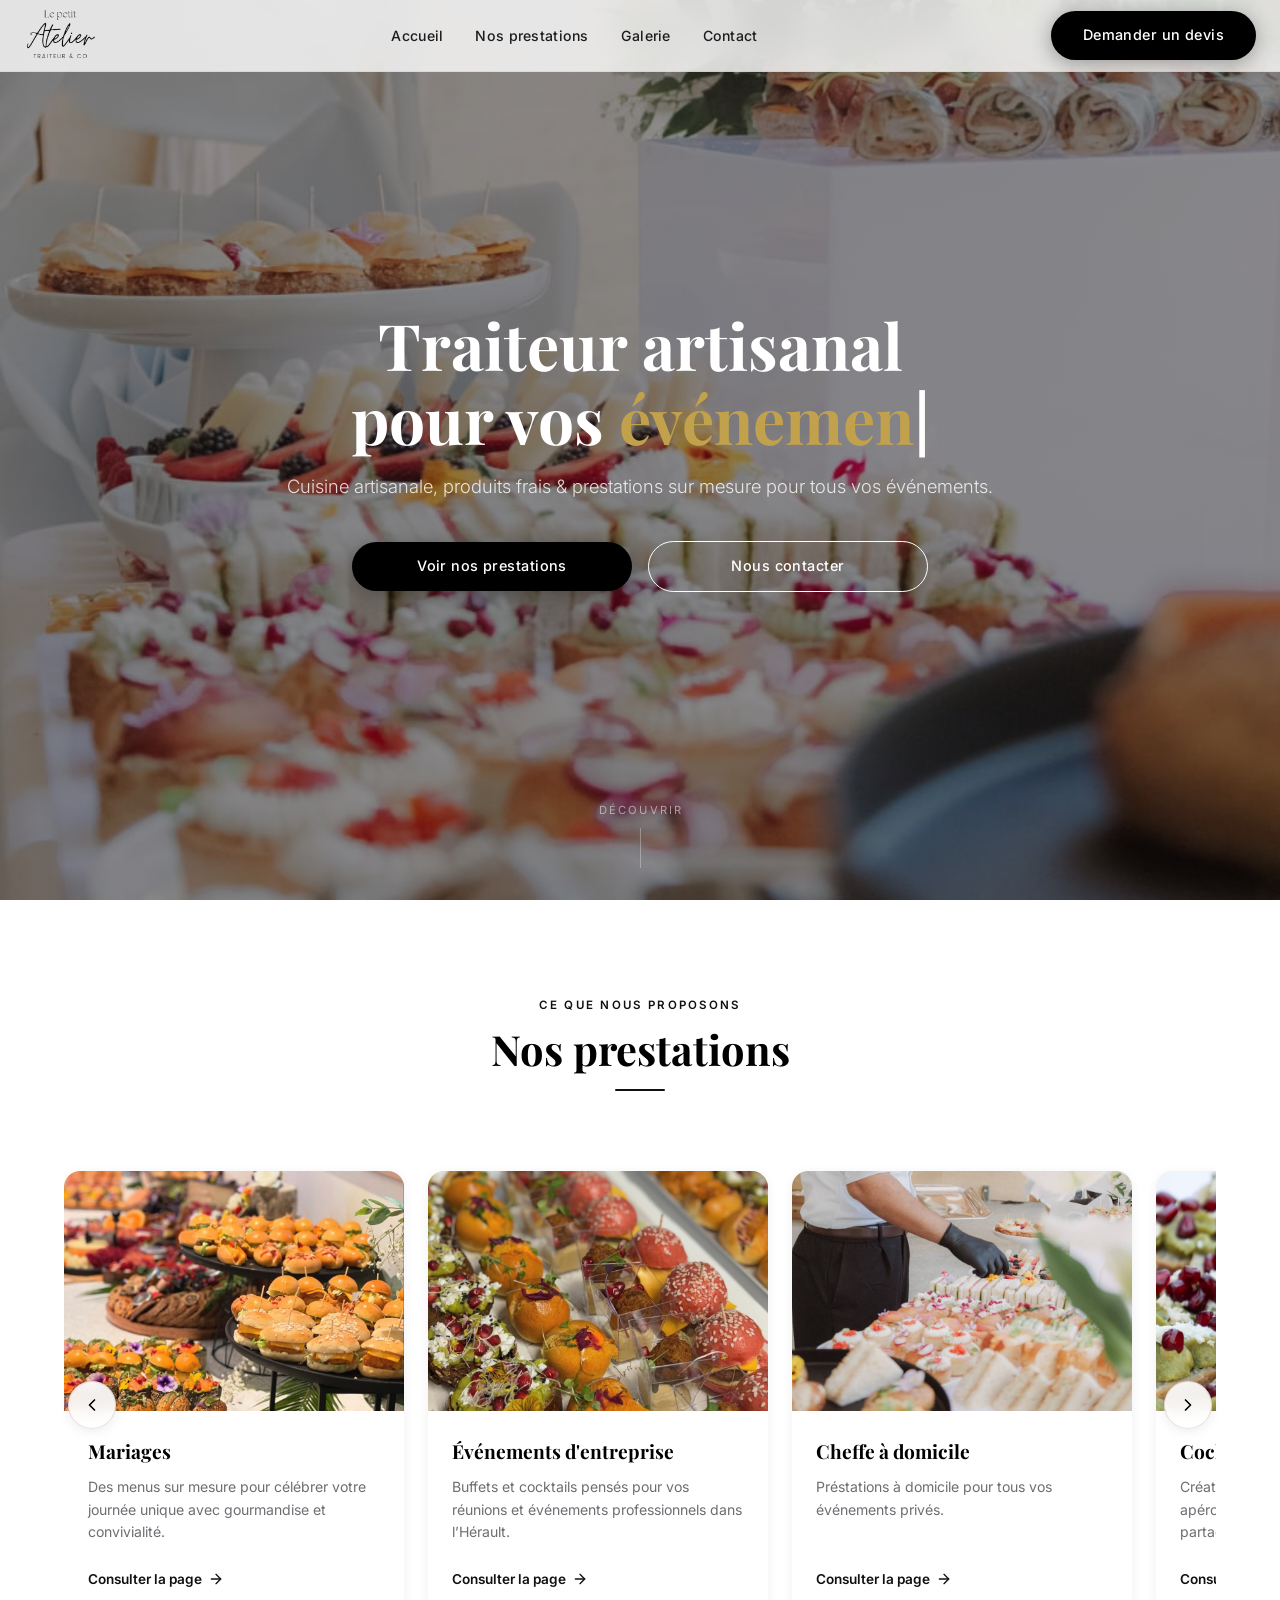
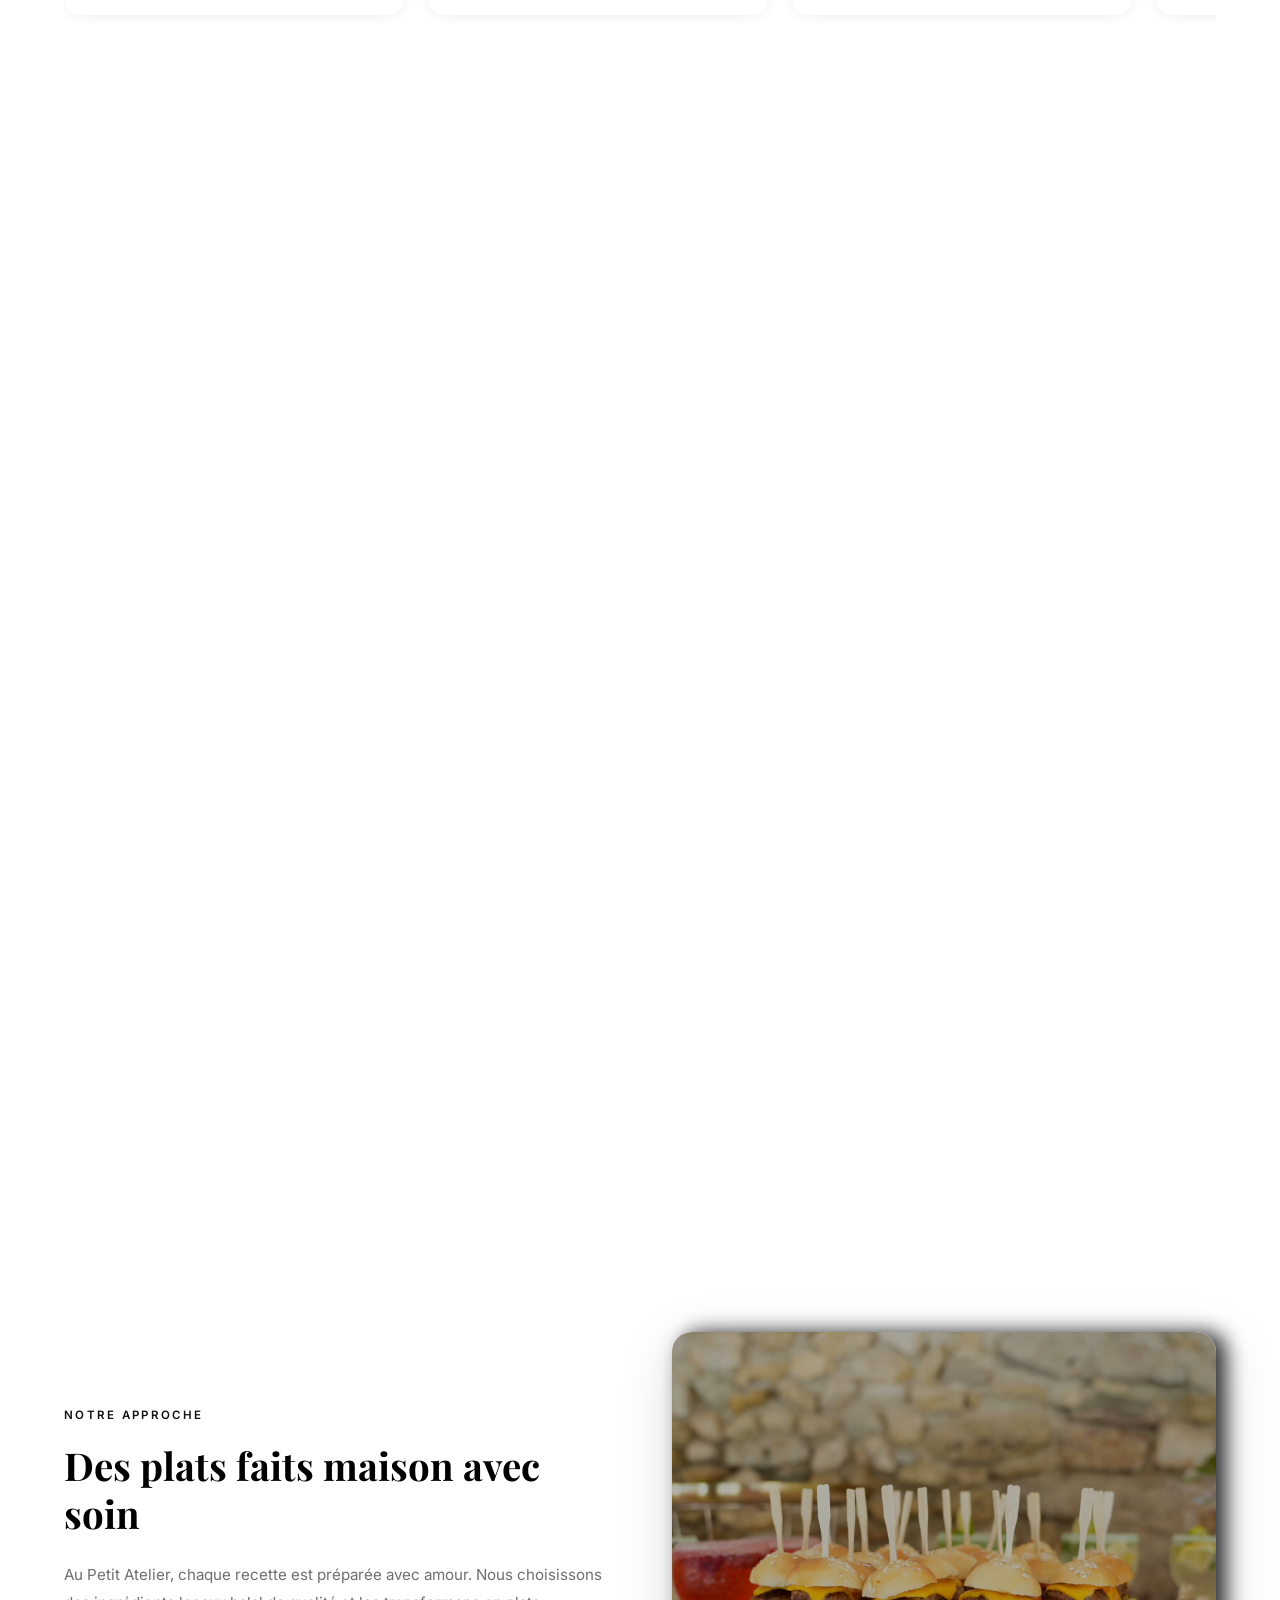
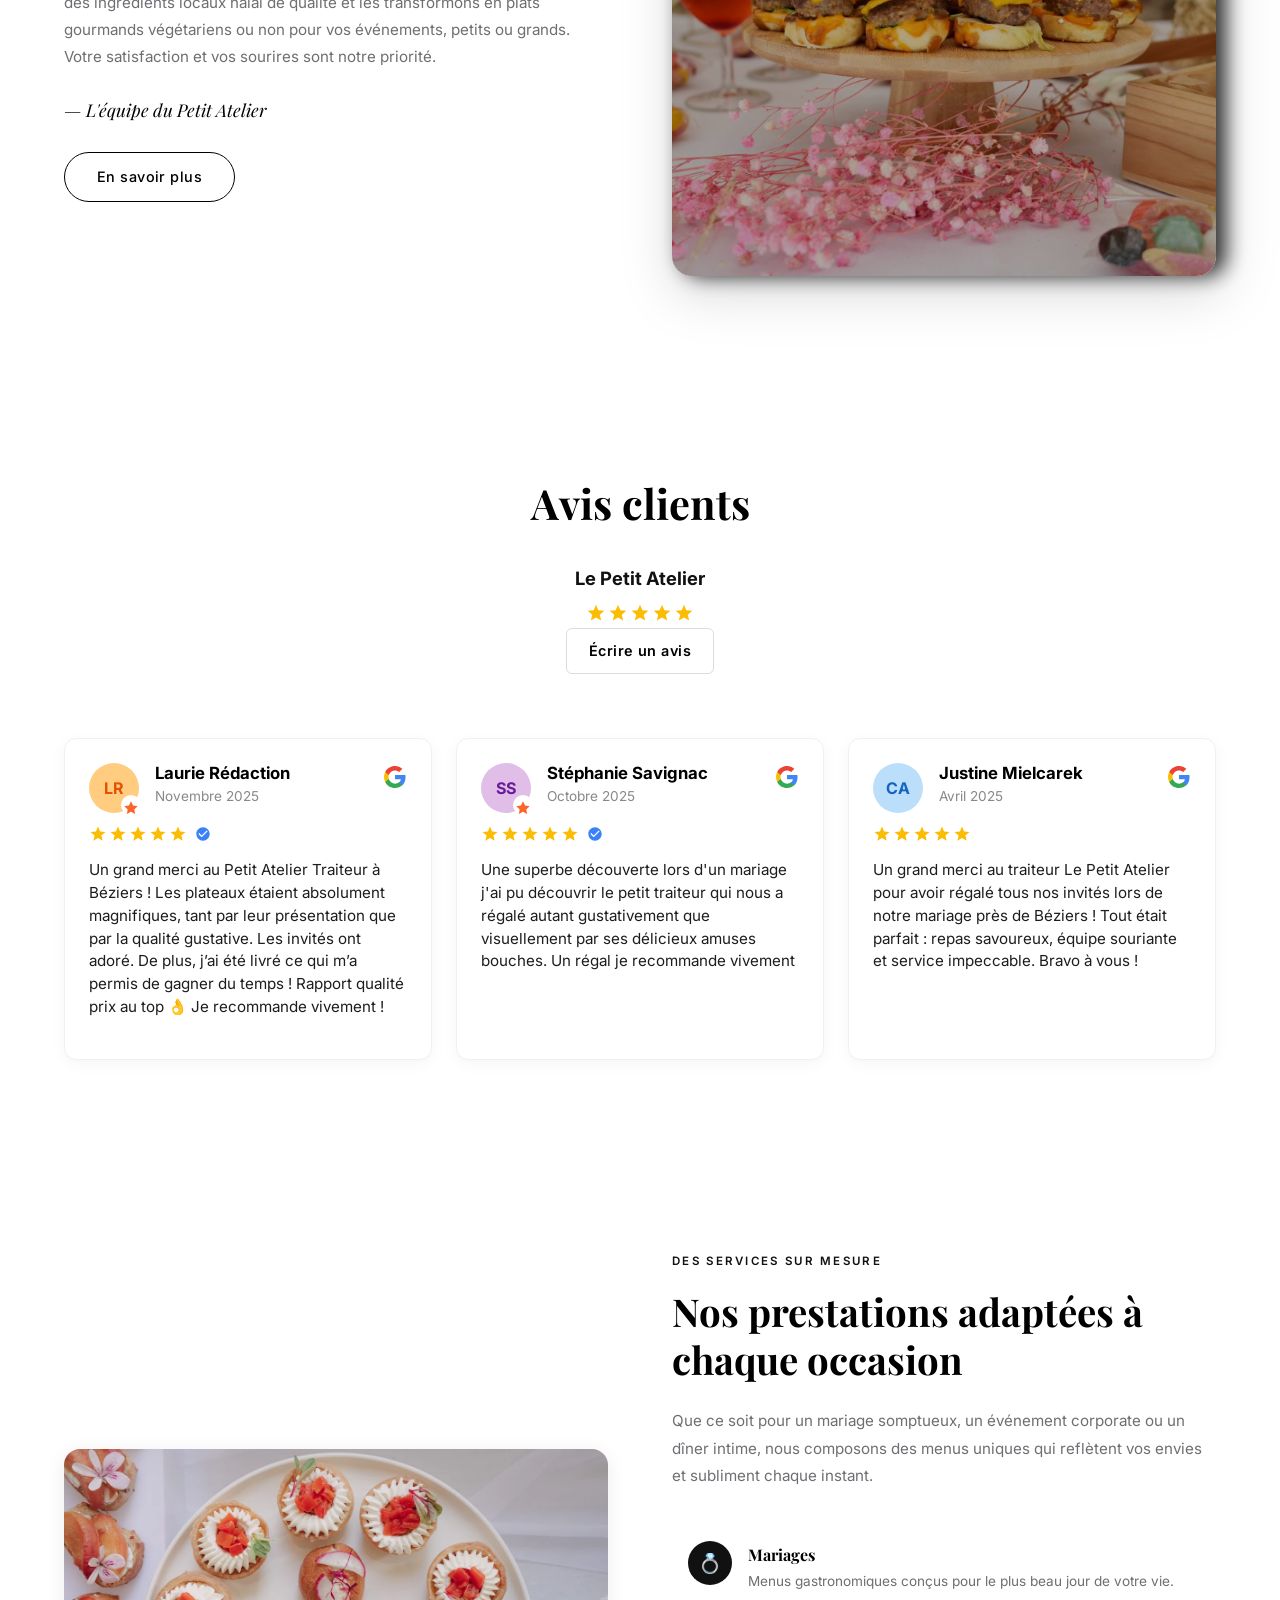
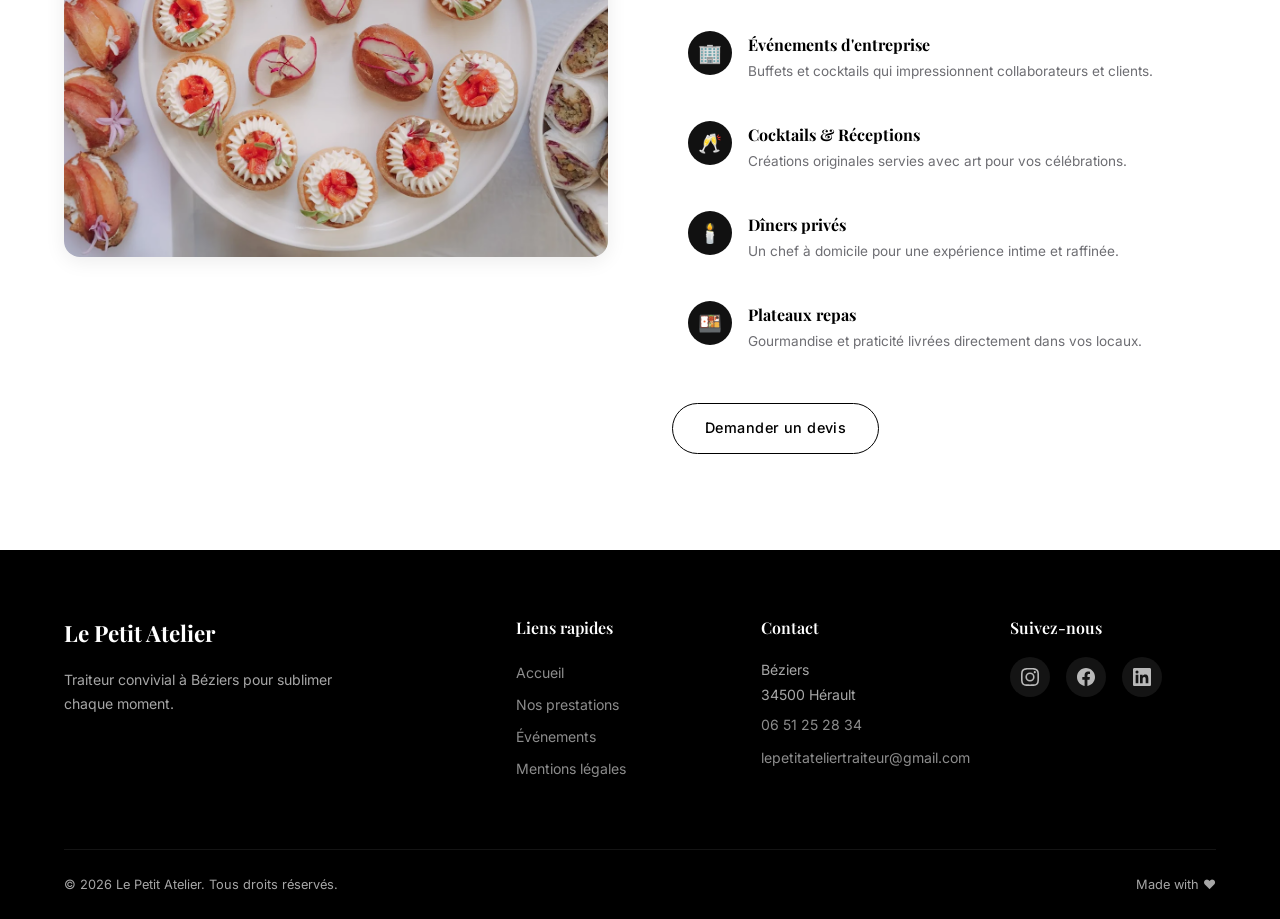
==== index.html @ dce63347 "Add files via upload" ====
<!DOCTYPE html>
<html lang="fr">

<head>
  <meta charset="UTF-8">
  <meta name="viewport" content="width=device-width, initial-scale=1.0">

  <!-- SEO -->
  <title>Le Petit Atelier — Traiteur à Béziers</title>
<meta name="description"
  content="Le Petit Atelier, traiteur à Béziers. Événements, plateaux repas, buffets et créations artisanales pour particuliers et professionnels.">
  <meta name="theme-color" content="#600e1a">

  <!-- Google Fonts -->
  <link rel="preconnect" href="https://fonts.googleapis.com">
  <link rel="preconnect" href="https://fonts.gstatic.com" crossorigin>
  <link
    href="https://fonts.googleapis.com/css2?family=Inter:wght@300;400;500;600;700&family=Playfair+Display:ital,wght@0,400;0,600;0,700;1,400&display=swap"
    rel="stylesheet">

  <!-- Stylesheet -->
  <link rel="stylesheet" href="styles.css">
</head>

<body data-page="index">

  <!-- ═══════════════════════════════════════════════════════
       NAVBAR
       ═══════════════════════════════════════════════════════ -->
  <nav class="navbar" id="navbar">
    <div class="navbar__inner">

      <!-- Logo -->
       <a href="index.html" class="navbar__logo">
        <img src="assets/images/logo.png" alt="Le petit atelier" class="logo">        
       </a>
        

      <!-- Desktop Links -->
      <ul class="navbar__links">
        <li><a href="index.html" data-i18n="nav_accueil">Accueil</a></li>
        <li><a href="prestations.html" data-i18n="nav_prestations">Nos prestations</a></li>
        <li><a href="galerie.html" data-i18n="nav_evenements">Galerie</a></li>
        <li><a href="contact.html" data-i18n="nav_contact">Contact</a></li>
      </ul>

      <!-- Right side: lang toggle + CTA -->
      <div class="navbar__right">

        <!-- CTA (desktop only) -->
        <a href="devis.html" class="btn btn--primary navbar__cta" data-i18n="nav_cta">Demander un devis</a>

        <!-- Hamburger (mobile) -->
        <button class="hamburger" id="hamburger" aria-label="Menu">
          <span></span>
          <span></span>
          <span></span>
        </button>
      </div>
    </div>
  </nav>

  <!-- Mobile menu overlay -->
  <div class="mobile-menu" id="mobileMenu">
    <a href="index.html" data-i18n="nav_accueil">Accueil</a>
    <a href="prestations.html" data-i18n="nav_prestations">Nos prestations</a>
    <a href="galerie.html" data-i18n="nav_evenements">Galerie</a>
    <a href="contact.html" data-i18n="nav_contact">Contact</a>
    <a href="devis.html" class="btn btn--primary" data-i18n="nav_cta">Demander un devis</a>
  </div>


  <!-- ═══════════════════════════════════════════════════════
       HERO SECTION
       ═══════════════════════════════════════════════════════ -->
  <section class="hero" id="hero">
    <!-- Background image -->
    <div class="hero__bg">
      <img src="assets/images/hero.png" alt="Gastronomie haut de gamme" loading="eager">
    </div>

    <!-- Overlay -->
    <div class="hero__overlay"></div>



    <!-- Content -->
    <div class="hero__content">
      <h1 class="hero__title">
        <span data-i18n="hero_title_prefix">Traiteur artisanal<br>pour vos</span>
        <span class="typewriter"></span>
      </h1>

      <p class="hero__subtitle" data-i18n="hero_subtitle">
        Cuisine artisanale, produits frais & prestations sur mesure pour tous vos événements.
      </p>

      <div class="hero__buttons">
        <a href="#prestations" class="btn btn--primary" data-i18n="hero_btn1">Voir nos prestations</a>
        <a href="#" class="btn btn--outline" data-i18n="hero_btn2">Nous contacter</a>
      </div>
    </div>

    <!-- Scroll indicator -->
    <div class="hero__scroll">
      <span data-i18n="hero_scroll">Découvrir</span>
      <div class="hero__scroll-line"></div>
    </div>
  </section>


  <!-- ═══════════════════════════════════════════════════════
       PRESTATIONS — CARROUSEL
       ═══════════════════════════════════════════════════════ -->
  <section class="prestations" id="prestations">
    <div class="container">

      <div class="section-header reveal">
        <span class="section-header__label" data-i18n="prest_label">Ce que nous proposons</span>
        <h2 class="section-header__title" data-i18n="prest_title">Nos prestations</h2>
        <div class="section-header__line"></div>
      </div>

      <div class="carousel reveal">

        <!-- Navigation arrows (desktop) -->
        <button class="carousel__arrow carousel__arrow--left" id="carouselPrev" aria-label="Précédent">
          <svg viewBox="0 0 24 24" fill="none" stroke="currentColor" stroke-width="2" stroke-linecap="round"
            stroke-linejoin="round">
            <path d="m15 18-6-6 6-6" />
          </svg>
        </button>
        <button class="carousel__arrow carousel__arrow--right" id="carouselNext" aria-label="Suivant">
          <svg viewBox="0 0 24 24" fill="none" stroke="currentColor" stroke-width="2" stroke-linecap="round"
            stroke-linejoin="round">
            <path d="m9 18 6-6-6-6" />
          </svg>
        </button>

        <div class="carousel__track">

<!-- Card 1: Mariages -->
<article class="card">
  <div class="card__image">
    <img src="assets/images/card-mariages.png" alt="Traiteur mariage à Béziers" loading="lazy">
  </div>
  <div class="card__body">
    <h3 class="card__title" data-i18n="card1_title">Mariages</h3>
    <p class="card__text" data-i18n="card1_text">
      Des menus sur mesure pour célébrer votre journée unique avec gourmandise et convivialité.
    </p>
    <a href="#" class="card__link" data-i18n="card_btn">
      Consulter la page
      <svg viewBox="0 0 24 24" fill="none" stroke="currentColor" stroke-width="2" stroke-linecap="round"
        stroke-linejoin="round">
        <path d="M5 12h14" />
        <path d="m12 5 7 7-7 7" />
      </svg>
    </a>
  </div>
</article>

<!-- Card 2: Événements d'entreprise -->
<article class="card">
  <div class="card__image">
    <img src="assets/images/card-entreprise.png" alt="Événements pro à Béziers" loading="lazy">
  </div>
  <div class="card__body">
    <h3 class="card__title" data-i18n="card2_title">Événements d'entreprise</h3>
    <p class="card__text" data-i18n="card2_text">
      Buffets et cocktails pensés pour vos réunions et événements professionnels dans l’Hérault.
    </p>
    <a href="#" class="card__link" data-i18n="card_btn">
      Consulter la page
      <svg viewBox="0 0 24 24" fill="none" stroke="currentColor" stroke-width="2" stroke-linecap="round"
        stroke-linejoin="round">
        <path d="M5 12h14" />
        <path d="m12 5 7 7-7 7" />
      </svg>
    </a>
  </div>
</article>

<article class="card">
  <div class="card__image">
    <img src="assets/images/card-domicile.png" alt="Cheffe à domicile" loading="lazy">
  </div>
  <div class="card__body">
    <h3 class="card__title">Cheffe à domicile</h3>
    <p class="card__text">
      Préstations à domicile pour tous vos événements privés.
    </p>
    <a href="#" class="card__link">
      Consulter la page
      <svg viewBox="0 0 24 24" fill="none" stroke="currentColor" stroke-width="2" stroke-linecap="round"
        stroke-linejoin="round">
        <path d="M5 12h14" />
        <path d="m12 5 7 7-7 7" />
      </svg>
    </a>
  </div>
</article>

<!-- Card 3: Cocktails & Réceptions -->
<article class="card">
  <div class="card__image">
    <img src="assets/images/card-cocktails.png" alt="Cocktails et réceptions Béziers" loading="lazy">
  </div>
  <div class="card__body">
    <h3 class="card__title" data-i18n="card3_title">Cocktails & Réceptions</h3>
    <p class="card__text" data-i18n="card3_text">
      Créations salées et sucrées pour vos apéros, réceptions ou soirées festives à partager.
    </p>
    <a href="#" class="card__link" data-i18n="card_btn">
      Consulter la page
      <svg viewBox="0 0 24 24" fill="none" stroke="currentColor" stroke-width="2" stroke-linecap="round"
        stroke-linejoin="round">
        <path d="M5 12h14" />
        <path d="m12 5 7 7-7 7" />
      </svg>
    </a>
  </div>
</article>

<!-- Card 4: Dîners privés -->
<article class="card">
  <div class="card__image">
    <img src="assets/images/card-diners.png" alt="Dîners privés Béziers" loading="lazy">
  </div>
  <div class="card__body">
    <h3 class="card__title" data-i18n="card4_title">Dîners privés</h3>
    <p class="card__text" data-i18n="card4_text">
      Des dîners sur mesure chez vous, préparés par nos chefs pour un moment gourmand et intimiste.
    </p>
    <a href="#" class="card__link" data-i18n="card_btn">
      Consulter la page
      <svg viewBox="0 0 24 24" fill="none" stroke="currentColor" stroke-width="2" stroke-linecap="round"
        stroke-linejoin="round">
        <path d="M5 12h14" />
        <path d="m12 5 7 7-7 7" />
      </svg>
    </a>
  </div>
</article>

<!-- Card 5: Plateaux repas -->
<article class="card">
  <div class="card__image">
    <img src="assets/images/card-plateaux.png" alt="Plateaux repas Béziers" loading="lazy">
  </div>
  <div class="card__body">
    <h3 class="card__title" data-i18n="card5_title">Plateaux repas</h3>
    <p class="card__text" data-i18n="card5_text">
      Plateaux gourmands livrés directement dans vos locaux, pratiques et savoureux pour tous vos repas.
    </p>
    <a href="#" class="card__link" data-i18n="card_btn">
      Consulter la page
      <svg viewBox="0 0 24 24" fill="none" stroke="currentColor" stroke-width="2" stroke-linecap="round"
        stroke-linejoin="round">
        <path d="M5 12h14" />
        <path d="m12 5 7 7-7 7" />
      </svg>
    </a>
  </div>
</article>

        </div><!-- /.carousel__track -->
      </div><!-- /.carousel -->

    </div>
  </section>


  <!-- ═══════════════════════════════════════════════════════
       GALERIE PRODUITS — Style Instagram
       ═══════════════════════════════════════════════════════ -->
  <section class="gallery" id="gallery">
    <div class="container">

      <div class="section-header reveal">
        <span class="section-header__label" data-i18n="gallery_label">Suivez-nous sur</span>
        <h2 class="section-header__title" data-i18n="gallery_title">Nos <span class="highlight">Créations</span></h2>
        <p class="gallery__handle" data-i18n="gallery_handle">@lepetitateliertraiteur</p>
        <div class="section-header__line"></div>
      </div>

      <div class="gallery__grid reveal">

        <div class="gallery__item">
          <img src="assets/images/gallery-1.png" alt="Création gastronomique — entrée raffinée" loading="lazy">
          <div class="gallery__overlay">
            <svg class="gallery__icon" viewBox="0 0 24 24" fill="none" stroke="currentColor" stroke-width="2"
              stroke-linecap="round" stroke-linejoin="round">
              <path d="M21 15v4a2 2 0 0 1-2 2H5a2 2 0 0 1-2-2v-4" />
              <polyline points="17 8 12 3 7 8" />
              <line x1="12" y1="3" x2="12" y2="15" />
            </svg>
          </div>
        </div>

        <div class="gallery__item">
          <img src="assets/images/gallery-2.png" alt="Buffet traiteur haut de gamme" loading="lazy">
          <div class="gallery__overlay">
            <svg class="gallery__icon" viewBox="0 0 24 24" fill="none" stroke="currentColor" stroke-width="2"
              stroke-linecap="round" stroke-linejoin="round">
              <path d="M21 15v4a2 2 0 0 1-2 2H5a2 2 0 0 1-2-2v-4" />
              <polyline points="17 8 12 3 7 8" />
              <line x1="12" y1="3" x2="12" y2="15" />
            </svg>
          </div>
        </div>

        <div class="gallery__item">
          <img src="assets/images/gallery-3.png" alt="Pâtisserie artisanale d'exception" loading="lazy">
          <div class="gallery__overlay">
            <svg class="gallery__icon" viewBox="0 0 24 24" fill="none" stroke="currentColor" stroke-width="2"
              stroke-linecap="round" stroke-linejoin="round">
              <path d="M21 15v4a2 2 0 0 1-2 2H5a2 2 0 0 1-2-2v-4" />
              <polyline points="17 8 12 3 7 8" />
              <line x1="12" y1="3" x2="12" y2="15" />
            </svg>
          </div>
        </div>

        <div class="gallery__item">
          <img src="assets/images/gallery-4.png" alt="Réception cocktail prestige" loading="lazy">
          <div class="gallery__overlay">
            <svg class="gallery__icon" viewBox="0 0 24 24" fill="none" stroke="currentColor" stroke-width="2"
              stroke-linecap="round" stroke-linejoin="round">
              <path d="M21 15v4a2 2 0 0 1-2 2H5a2 2 0 0 1-2-2v-4" />
              <polyline points="17 8 12 3 7 8" />
              <line x1="12" y1="3" x2="12" y2="15" />
            </svg>
          </div>
        </div>

      </div><!-- /.gallery__grid -->

    </div>
  </section>


  <!-- ═══════════════════════════════════════════════════════
       SAVOIR-FAIRE
       ═══════════════════════════════════════════════════════ -->
  <section class="savoir-faire" id="savoir-faire">
    <div class="container">
      <div class="savoir-faire__grid">

        <!-- Text column -->
        <div class="savoir-faire__text reveal">
          <span class="savoir-faire__label" data-i18n="sf_label">Notre approche</span>
          <h2 class="savoir-faire__title" data-i18n="sf_title">Des plats faits maison avec soin</h2>
          <p class="savoir-faire__desc" data-i18n="sf_desc">
                Au Petit Atelier, chaque recette est préparée avec amour. Nous choisissons des ingrédients locaux halal
                de qualité et les transformons en plats gourmands végétariens ou non pour vos événements, petits ou grands. Votre satisfaction et vos
                sourires sont notre priorité.
          </p>
          <p class="savoir-faire__signature" data-i18n="sf_signature">— L'équipe du Petit Atelier</p>
          <br>
          <a href="#" class="btn btn--outline-dark" data-i18n="sf_btn">En savoir plus</a>
        </div>

        <!-- Image column -->
        <div class="savoir-faire__image reveal">
          <img src="assets/images/savoir-faire.png" alt="Chef en action" loading="lazy">
        </div>

      </div>
    </div>
  </section>


  <!-- ═══════════════════════════════════════════════════════
       AVIS CLIENTS — Trustindex Style
       ═══════════════════════════════════════════════════════ -->
  <section class="reviews" id="reviews">
    <div class="container">

      <div class="reviews__header reveal">
        <h2 class="reviews__title" data-i18n="reviews_title">Avis clients</h2>
        <div class="reviews__summary">
          <div class="reviews__brand" data-i18n="reviews_brand">Le Petit Atelier</div>
          <div class="reviews__stars">
            <svg viewBox="0 0 24 24" class="star">
              <path d="M12 17.27L18.18 21l-1.64-7.03L22 9.24l-7.19-.61L12 2 9.19 8.63 2 9.24l5.46 4.73L5.82 21z" />
            </svg>
            <svg viewBox="0 0 24 24" class="star">
              <path d="M12 17.27L18.18 21l-1.64-7.03L22 9.24l-7.19-.61L12 2 9.19 8.63 2 9.24l5.46 4.73L5.82 21z" />
            </svg>
            <svg viewBox="0 0 24 24" class="star">
              <path d="M12 17.27L18.18 21l-1.64-7.03L22 9.24l-7.19-.61L12 2 9.19 8.63 2 9.24l5.46 4.73L5.82 21z" />
            </svg>
            <svg viewBox="0 0 24 24" class="star">
              <path d="M12 17.27L18.18 21l-1.64-7.03L22 9.24l-7.19-.61L12 2 9.19 8.63 2 9.24l5.46 4.73L5.82 21z" />
            </svg>
            <svg viewBox="0 0 24 24" class="star">
              <path d="M12 17.27L18.18 21l-1.64-7.03L22 9.24l-7.19-.61L12 2 9.19 8.63 2 9.24l5.46 4.73L5.82 21z" />
            </svg>
          </div>
          <a href="https://search.google.com/local/writereview?placeid=ChIJ4euG1miDj24RF4-Cpw-s_hk" target="_blank"
            rel="noopener noreferrer" class="btn btn--outline-dark reviews__btn" data-i18n="reviews_write">Écrire un
            avis</a>
        </div>
      </div>

      <div class="reviews__grid">
        <!-- Card 1 -->
        <div class="reviews__card">
          <div class="reviews__card-top">
            <div class="reviews__avatar-wrap">
              <div class="reviews__avatar"
                style="background:#ffcc80;display:flex;align-items:center;justify-content:center;font-weight:bold;color:#e65100;">
                LR</div>
              <div class="reviews__avatar-badge">
                <svg viewBox="0 0 24 24" fill="#fb662b">
                  <path
                    d="M12 2l3.09 6.26L22 9.27l-5 4.87 1.18 6.88L12 17.77l-6.18 3.25L7 14.14 2 9.27l6.91-1.01L12 2z" />
                </svg>
              </div>
            </div>
            <div class="reviews__meta">
              <h3 class="reviews__name">Laurie Rédaction</h3>
              <span class="reviews__date" data-i18n="reviews_date">Novembre 2025</span>
            </div>
            <div class="reviews__google-icon">
              <svg viewBox="0 0 24 24" width="24" height="24" xmlns="http://www.w3.org/2000/svg">
                <path
                  d="M22.56 12.25c0-.78-.07-1.53-.2-2.25H12v4.26h5.92c-.26 1.37-1.04 2.53-2.21 3.31v2.77h3.57c2.08-1.92 3.28-4.74 3.28-8.09z"
                  fill="#4285F4" />
                <path
                  d="M12 23c2.97 0 5.46-.98 7.28-2.66l-3.57-2.77c-.98.66-2.23 1.06-3.71 1.06-2.86 0-5.29-1.93-6.16-4.53H2.18v2.84C3.99 20.53 7.7 23 12 23z"
                  fill="#34A853" />
                <path
                  d="M5.84 14.09c-.22-.66-.35-1.36-.35-2.09s.13-1.43.35-2.09V7.07H2.18C1.43 8.55 1 10.22 1 12s.43 3.45 1.18 4.93l2.85-2.22.81-.62z"
                  fill="#FBBC05" />
                <path
                  d="M12 5.38c1.62 0 3.06.56 4.21 1.64l3.15-3.15C17.45 2.09 14.97 1 12 1 7.7 1 3.99 3.47 2.18 7.07l3.66 2.84c.87-2.6 3.3-4.53 6.16-4.53z"
                  fill="#EA4335" />
              </svg>
            </div>
          </div>

          <div class="reviews__rating">
            <div class="reviews__stars">
              <svg viewBox="0 0 24 24" class="star">
                <path d="M12 17.27L18.18 21l-1.64-7.03L22 9.24l-7.19-.61L12 2 9.19 8.63 2 9.24l5.46 4.73L5.82 21z" />
              </svg>
              <svg viewBox="0 0 24 24" class="star">
                <path d="M12 17.27L18.18 21l-1.64-7.03L22 9.24l-7.19-.61L12 2 9.19 8.63 2 9.24l5.46 4.73L5.82 21z" />
              </svg>
              <svg viewBox="0 0 24 24" class="star">
                <path d="M12 17.27L18.18 21l-1.64-7.03L22 9.24l-7.19-.61L12 2 9.19 8.63 2 9.24l5.46 4.73L5.82 21z" />
              </svg>
              <svg viewBox="0 0 24 24" class="star">
                <path d="M12 17.27L18.18 21l-1.64-7.03L22 9.24l-7.19-.61L12 2 9.19 8.63 2 9.24l5.46 4.73L5.82 21z" />
              </svg>
              <svg viewBox="0 0 24 24" class="star">
                <path d="M12 17.27L18.18 21l-1.64-7.03L22 9.24l-7.19-.61L12 2 9.19 8.63 2 9.24l5.46 4.73L5.82 21z" />
              </svg>
            </div>
            <div class="reviews__verified">
              <svg viewBox="0 0 24 24" fill="#3b82f6" width="16" height="16">
                <path
                  d="M12 2C6.48 2 2 6.48 2 12s4.48 10 10 10 10-4.48 10-10S17.52 2 12 2zm-2 15l-5-5 1.41-1.41L10 14.17l7.59-7.59L19 8l-9 9z" />
              </svg>
            </div>
          </div>

          <p class="reviews__text" data-i18n="reviews_text">
Un grand merci au Petit Atelier Traiteur à Béziers ! Les plateaux étaient absolument magnifiques, tant par leur présentation que par la qualité gustative. Les invités ont adoré. De plus, j’ai été livré ce qui m’a permis de gagner du temps ! Rapport qualité prix au top 👌 Je recommande vivement !
          </p>
        </div>

        <!-- Card 2 -->
        <div class="reviews__card" style="transition-delay: 0.1s;">
          <div class="reviews__card-top">
            <div class="reviews__avatar-wrap">
              <div class="reviews__avatar"
                style="background:#e1bee7;display:flex;align-items:center;justify-content:center;font-weight:bold;color:#6a1b9a;">
                SS</div>
              <div class="reviews__avatar-badge">
                <svg viewBox="0 0 24 24" fill="#fb662b">
                  <path
                    d="M12 2l3.09 6.26L22 9.27l-5 4.87 1.18 6.88L12 17.77l-6.18 3.25L7 14.14 2 9.27l6.91-1.01L12 2z" />
                </svg>
              </div>
            </div>
            <div class="reviews__meta">
              <h3 class="reviews__name">Stéphanie Savignac</h3>
              <span class="reviews__date" data-i18n="reviews_date2">Octobre 2025</span>
            </div>
            <div class="reviews__google-icon">
              <svg viewBox="0 0 24 24" width="24" height="24" xmlns="http://www.w3.org/2000/svg">
                <path
                  d="M22.56 12.25c0-.78-.07-1.53-.2-2.25H12v4.26h5.92c-.26 1.37-1.04 2.53-2.21 3.31v2.77h3.57c2.08-1.92 3.28-4.74 3.28-8.09z"
                  fill="#4285F4" />
                <path
                  d="M12 23c2.97 0 5.46-.98 7.28-2.66l-3.57-2.77c-.98.66-2.23 1.06-3.71 1.06-2.86 0-5.29-1.93-6.16-4.53H2.18v2.84C3.99 20.53 7.7 23 12 23z"
                  fill="#34A853" />
                <path
                  d="M5.84 14.09c-.22-.66-.35-1.36-.35-2.09s.13-1.43.35-2.09V7.07H2.18C1.43 8.55 1 10.22 1 12s.43 3.45 1.18 4.93l2.85-2.22.81-.62z"
                  fill="#FBBC05" />
                <path
                  d="M12 5.38c1.62 0 3.06.56 4.21 1.64l3.15-3.15C17.45 2.09 14.97 1 12 1 7.7 1 3.99 3.47 2.18 7.07l3.66 2.84c.87-2.6 3.3-4.53 6.16-4.53z"
                  fill="#EA4335" />
              </svg>
            </div>
          </div>

          <div class="reviews__rating">
            <div class="reviews__stars">
              <svg viewBox="0 0 24 24" class="star">
                <path d="M12 17.27L18.18 21l-1.64-7.03L22 9.24l-7.19-.61L12 2 9.19 8.63 2 9.24l5.46 4.73L5.82 21z" />
              </svg>
              <svg viewBox="0 0 24 24" class="star">
                <path d="M12 17.27L18.18 21l-1.64-7.03L22 9.24l-7.19-.61L12 2 9.19 8.63 2 9.24l5.46 4.73L5.82 21z" />
              </svg>
              <svg viewBox="0 0 24 24" class="star">
                <path d="M12 17.27L18.18 21l-1.64-7.03L22 9.24l-7.19-.61L12 2 9.19 8.63 2 9.24l5.46 4.73L5.82 21z" />
              </svg>
              <svg viewBox="0 0 24 24" class="star">
                <path d="M12 17.27L18.18 21l-1.64-7.03L22 9.24l-7.19-.61L12 2 9.19 8.63 2 9.24l5.46 4.73L5.82 21z" />
              </svg>
              <svg viewBox="0 0 24 24" class="star">
                <path d="M12 17.27L18.18 21l-1.64-7.03L22 9.24l-7.19-.61L12 2 9.19 8.63 2 9.24l5.46 4.73L5.82 21z" />
              </svg>
            </div>
            <div class="reviews__verified">
              <svg viewBox="0 0 24 24" fill="#3b82f6" width="16" height="16">
                <path
                  d="M12 2C6.48 2 2 6.48 2 12s4.48 10 10 10 10-4.48 10-10S17.52 2 12 2zm-2 15l-5-5 1.41-1.41L10 14.17l7.59-7.59L19 8l-9 9z" />
              </svg>
            </div>
          </div>

          <p class="reviews__text" data-i18n="reviews_text2">
Une superbe découverte lors d'un mariage j'ai pu découvrir le petit traiteur qui nous a régalé autant gustativement que visuellement par ses délicieux amuses bouches. Un régal je recommande vivement
          </p>
        </div>

        <!-- Card 3 -->
        <div class="reviews__card" style="transition-delay: 0.2s;">
          <div class="reviews__card-top">
            <div class="reviews__avatar-wrap">
              <div class="reviews__avatar"
                style="background:#bbdefb;display:flex;align-items:center;justify-content:center;font-weight:bold;color:#1565c0;">
                CA</div>
            </div>
            <div class="reviews__meta">
              <h3 class="reviews__name">Justine Mielcarek</h3>
              <span class="reviews__date" data-i18n="reviews_date3">Avril 2025</span>
            </div>
            <div class="reviews__google-icon">
              <svg viewBox="0 0 24 24" width="24" height="24" xmlns="http://www.w3.org/2000/svg">
                <path
                  d="M22.56 12.25c0-.78-.07-1.53-.2-2.25H12v4.26h5.92c-.26 1.37-1.04 2.53-2.21 3.31v2.77h3.57c2.08-1.92 3.28-4.74 3.28-8.09z"
                  fill="#4285F4" />
                <path
                  d="M12 23c2.97 0 5.46-.98 7.28-2.66l-3.57-2.77c-.98.66-2.23 1.06-3.71 1.06-2.86 0-5.29-1.93-6.16-4.53H2.18v2.84C3.99 20.53 7.7 23 12 23z"
                  fill="#34A853" />
                <path
                  d="M5.84 14.09c-.22-.66-.35-1.36-.35-2.09s.13-1.43.35-2.09V7.07H2.18C1.43 8.55 1 10.22 1 12s.43 3.45 1.18 4.93l2.85-2.22.81-.62z"
                  fill="#FBBC05" />
                <path
                  d="M12 5.38c1.62 0 3.06.56 4.21 1.64l3.15-3.15C17.45 2.09 14.97 1 12 1 7.7 1 3.99 3.47 2.18 7.07l3.66 2.84c.87-2.6 3.3-4.53 6.16-4.53z"
                  fill="#EA4335" />
              </svg>
            </div>
          </div>

          <div class="reviews__rating">
            <div class="reviews__stars">
              <svg viewBox="0 0 24 24" class="star">
                <path d="M12 17.27L18.18 21l-1.64-7.03L22 9.24l-7.19-.61L12 2 9.19 8.63 2 9.24l5.46 4.73L5.82 21z" />
              </svg>
              <svg viewBox="0 0 24 24" class="star">
                <path d="M12 17.27L18.18 21l-1.64-7.03L22 9.24l-7.19-.61L12 2 9.19 8.63 2 9.24l5.46 4.73L5.82 21z" />
              </svg>
              <svg viewBox="0 0 24 24" class="star">
                <path d="M12 17.27L18.18 21l-1.64-7.03L22 9.24l-7.19-.61L12 2 9.19 8.63 2 9.24l5.46 4.73L5.82 21z" />
              </svg>
              <svg viewBox="0 0 24 24" class="star">
                <path d="M12 17.27L18.18 21l-1.64-7.03L22 9.24l-7.19-.61L12 2 9.19 8.63 2 9.24l5.46 4.73L5.82 21z" />
              </svg>
              <svg viewBox="0 0 24 24" class="star">
                <path d="M12 17.27L18.18 21l-1.64-7.03L22 9.24l-7.19-.61L12 2 9.19 8.63 2 9.24l5.46 4.73L5.82 21z" />
              </svg>
            </div>
          </div>

          <p class="reviews__text" data-i18n="reviews_text3">
            Un grand merci au traiteur Le Petit Atelier pour avoir régalé tous nos invités lors de notre mariage près de Béziers !
Tout était parfait : repas savoureux, équipe souriante et service impeccable. Bravo à vous !
          </p>
        </div>
      </div>

    </div>

    </div>
  </section>


  <!-- ═══════════════════════════════════════════════════════
       NOS PRESTATIONS — Section détaillée
       ═══════════════════════════════════════════════════════ -->
  <section class="prestations-detail" id="prestations-detail">
    <div class="container">
      <div class="prestations-detail__grid">

        <!-- Image column (left on desktop) -->
        <div class="prestations-detail__image reveal">
          <img src="assets/images/prestations-overview.png" alt="Vue d'ensemble de nos prestations traiteur"
            loading="lazy">
        </div>

        <!-- Text column (right on desktop) -->
        <div class="prestations-detail__text reveal">
          <span class="prestations-detail__label" data-i18n="pd_label">Des services sur mesure</span>
          <h2 class="prestations-detail__title" data-i18n="pd_title">Nos prestations adaptées à chaque occasion</h2>
          <p class="prestations-detail__desc" data-i18n="pd_desc">
            Que ce soit pour un mariage somptueux, un événement corporate ou un dîner intime, nous composons des menus
            uniques qui reflètent vos envies et subliment chaque instant.
          </p>

          <ul class="prestations-detail__list">
            <li class="prestations-detail__item">
              <span class="prestations-detail__icon">💍</span>
              <div>
                <strong data-i18n="pd_item1_title">Mariages</strong>
                <p data-i18n="pd_item1_text">Menus gastronomiques conçus pour le plus beau jour de votre vie.</p>
              </div>
            </li>
            <li class="prestations-detail__item">
              <span class="prestations-detail__icon">🏢</span>
              <div>
                <strong data-i18n="pd_item2_title">Événements d'entreprise</strong>
                <p data-i18n="pd_item2_text">Buffets et cocktails qui impressionnent collaborateurs et clients.</p>
              </div>
            </li>
            <li class="prestations-detail__item">
              <span class="prestations-detail__icon">🥂</span>
              <div>
                <strong data-i18n="pd_item3_title">Cocktails & Réceptions</strong>
                <p data-i18n="pd_item3_text">Créations originales servies avec art pour vos célébrations.</p>
              </div>
            </li>
            <li class="prestations-detail__item">
              <span class="prestations-detail__icon">🕯️</span>
              <div>
                <strong data-i18n="pd_item4_title">Dîners privés</strong>
                <p data-i18n="pd_item4_text">Un chef à domicile pour une expérience intime et raffinée.</p>
              </div>
            </li>
            <li class="prestations-detail__item">
              <span class="prestations-detail__icon">🍱</span>
              <div>
                <strong data-i18n="pd_item5_title">Plateaux repas</strong>
                <p data-i18n="pd_item5_text">Gourmandise et praticité livrées directement dans vos locaux.</p>
              </div>
            </li>
          </ul>

          <a href="devis.html" class="btn btn--outline-dark" data-i18n="pd_btn">Demander un devis</a>
        </div>

      </div>
    </div>
  </section>


  <!-- ═══════════════════════════════════════════════════════
       FOOTER
       ═══════════════════════════════════════════════════════ -->
  <footer class="footer">
    <div class="container">

      <div class="footer__grid">

        <!-- Brand -->
        <div class="footer__brand">
          <div class="footer__logo">Le Petit Atelier</div>
          <p data-i18n="footer_desc">Traiteur convivial à Béziers pour sublimer chaque moment.</p>
        </div>

        <!-- Links -->
        <div class="footer__col">
          <h4 data-i18n="footer_h_links">Liens rapides</h4>
          <a href="#" data-i18n="footer_link1">Accueil</a>
          <a href="#" data-i18n="footer_link2">Nos prestations</a>
          <a href="#" data-i18n="footer_link3">Événements</a>
          <a href="#" data-i18n="footer_link4">Mentions légales</a>
        </div>

        <!-- Contact -->
        <div class="footer__col">
          <h4 data-i18n="footer_h_contact">Contact</h4>
          <p data-i18n="footer_addr">Béziers<br>34500 Hérault</p>
          <p><a href="tel:+33651252834" data-i18n="footer_phone">06 51 25 28 34</a></p>
          <p><a href="mailto:lepetitateliertraiteur@gmail.com" data-i18n="footer_email">lepetitateliertraiteur@gmail.com</a></p>
        </div>

        <!-- Socials -->
        <div class="footer__col">
          <h4 data-i18n="footer_h_social">Suivez-nous</h4>
          <div class="footer__socials">
            <!-- Instagram -->
            <a href="#" class="footer__social" aria-label="Instagram">
              <svg viewBox="0 0 24 24">
                <path
                  d="M12 2.163c3.204 0 3.584.012 4.85.07 3.252.148 4.771 1.691 4.919 4.919.058 1.265.069 1.645.069 4.849 0 3.205-.012 3.584-.069 4.849-.149 3.225-1.664 4.771-4.919 4.919-1.266.058-1.644.07-4.85.07-3.204 0-3.584-.012-4.849-.07-3.26-.149-4.771-1.699-4.919-4.92-.058-1.265-.07-1.644-.07-4.849 0-3.204.013-3.583.07-4.849.149-3.227 1.664-4.771 4.919-4.919 1.266-.057 1.645-.069 4.849-.069zM12 0C8.741 0 8.333.014 7.053.072 2.695.272.273 2.69.073 7.052.014 8.333 0 8.741 0 12c0 3.259.014 3.668.072 4.948.2 4.358 2.618 6.78 6.98 6.98C8.333 23.986 8.741 24 12 24c3.259 0 3.668-.014 4.948-.072 4.354-.2 6.782-2.618 6.979-6.98.059-1.28.073-1.689.073-4.948 0-3.259-.014-3.667-.072-4.947-.196-4.354-2.617-6.78-6.979-6.98C15.668.014 15.259 0 12 0zm0 5.838a6.162 6.162 0 100 12.324 6.162 6.162 0 000-12.324zM12 16a4 4 0 110-8 4 4 0 010 8zm6.406-11.845a1.44 1.44 0 100 2.881 1.44 1.44 0 000-2.881z" />
              </svg>
            </a>
            <!-- Facebook -->
            <a href="#" class="footer__social" aria-label="Facebook">
              <svg viewBox="0 0 24 24">
                <path
                  d="M24 12.073c0-6.627-5.373-12-12-12s-12 5.373-12 12c0 5.99 4.388 10.954 10.125 11.854v-8.385H7.078v-3.47h3.047V9.43c0-3.007 1.792-4.669 4.533-4.669 1.312 0 2.686.235 2.686.235v2.953H15.83c-1.491 0-1.956.925-1.956 1.874v2.25h3.328l-.532 3.47h-2.796v8.385C19.612 23.027 24 18.062 24 12.073z" />
              </svg>
            </a>
            <!-- LinkedIn -->
            <a href="#" class="footer__social" aria-label="LinkedIn">
              <svg viewBox="0 0 24 24">
                <path
                  d="M20.447 20.452h-3.554v-5.569c0-1.328-.027-3.037-1.852-3.037-1.853 0-2.136 1.445-2.136 2.939v5.667H9.351V9h3.414v1.561h.046c.477-.9 1.637-1.85 3.37-1.85 3.601 0 4.267 2.37 4.267 5.455v6.286zM5.337 7.433a2.062 2.062 0 01-2.063-2.065 2.064 2.064 0 112.063 2.065zm1.782 13.019H3.555V9h3.564v11.452zM22.225 0H1.771C.792 0 0 .774 0 1.729v20.542C0 23.227.792 24 1.771 24h20.451C23.2 24 24 23.227 24 22.271V1.729C24 .774 23.2 0 22.222 0h.003z" />
              </svg>
            </a>
          </div>
        </div>

      </div>

      <!-- Bottom bar -->
      <div class="footer__bottom">
        <p data-i18n="footer_copy">© 2026 Le Petit Atelier. Tous droits réservés.</p>
        <p>Made with ♥</p>
      </div>

    </div>
  </footer>


  <!-- JavaScript -->
  <script src="script.js"></script>
</body>

</html>
---- styles.css ----
:root {
    /* Colors — Apple style */
    --accent: #111111;
    --btn: #000000;
    --primary-hover: #333333;

    --white: #ffffff;
    --dark: #000000;

    --text: #1d1d1f;
    --text-light: #6e6e73;

    --bg: #ffffff;
    --bg-light: #f5f5f7;

    --navbar: rgba(255, 255, 255, 0.8);
    --navbar-muted: rgba(255, 255, 255, 0.6);
    --nav-text: #1d1d1f;

    --contrast: rgba(0, 0, 0, 0.4);

    --gold: rgb(194, 161, 76);

    /* Tu peux garder ça si utilisé ailleurs */
    --shewem: #000000;
    --perle: #ffffff;
    --brume: #d2d2d7;
    --heritage: #f5f5f7;

    /* Typography */
    --font-serif: 'Playfair Display', Georgia, serif;
    --font-sans: 'Inter', -apple-system, BlinkMacSystemFont, 'Segoe UI', sans-serif;

    /* Spacing & misc (inchangé) */
    --space-xs: 0.5rem;
    --space-sm: 1rem;
    --space-md: 1.5rem;
    --space-lg: 2.5rem;
    --space-xl: 4rem;
    --space-2xl: 6rem;

    --radius: 8px;
    --radius-lg: 16px;

    --shadow: 0 2px 12px rgba(0, 0, 0, 0.06);
    --shadow-md: 0 4px 20px rgba(0, 0, 0, 0.08);
    --shadow-lg: 0 8px 30px rgba(0, 0, 0, 0.10);

    --transition: 0.3s ease;
    --navbar-h: 72px;
}

/* ── Reset & Base ─────────────────────────────────────────── */
*,
*::before,
*::after {
    margin: 0;
    padding: 0;
    box-sizing: border-box;
}

html {
    scroll-behavior: smooth;
    font-size: 16px;
    -webkit-font-smoothing: antialiased;
    -moz-osx-font-smoothing: grayscale;
    min-height: 100vh;
    width: 100%;
    overflow-x: hidden;
}

body {
    font-family: var(--font-sans);
    color: var(--text);
    background-color:var(--bg);
    line-height: 1.7;
    overflow-x: hidden;
    box-sizing: border-box;
    width: 100%;
    margin: 0;
}

img {
    display: block;
    max-width: 100%;
    height: auto;
}

a {
    text-decoration: none;
    color: inherit;
    transition: color var(--transition);
}

ul {
    list-style: none;
}

/* ── Utility ──────────────────────────────────────────────── */
.container {
    width: 100%;
    max-width: 1200px;
    margin: 0 auto;
    padding: 0 var(--space-md);
}

/* ── Buttons ──────────────────────────────────────────────── */
.btn {
    display: inline-flex;
    align-items: center;
    justify-content: center;
    gap: 0.5rem;
    padding: 0.75rem 2rem;
    border: none;
    border-radius: 50px;
    font-family: var(--font-sans);
    font-size: 0.9rem;
    font-weight: 500;
    letter-spacing: 0.03em;
    cursor: pointer;
    transition: all var(--transition);
    white-space: nowrap;
}

.btn--primary {
    background: var(--btn);
    color: var(--white);
    box-shadow: 0 4px 20px rgba(0, 0, 0, 0.3);
}

.btn--primary:hover {
    background: var(--primary-hover);
    color: var(--white);
    transform: translateY(-2px);
    box-shadow: 0 6px 28px rgba(0, 0, 0, 0.4);
}

.btn--outline {
    background: transparent;
    color: var(--white);
    border: 1.5px solid var(--white);
}

.btn--outline:hover {
    background: var(--white);
    color: var(--shewem);
    transform: translateY(-2px);
}

.btn--outline-dark {
    background: transparent;
    color: var(--shewem);
    border: 1.5px solid var(--shewem);
}

.btn--outline-dark:hover {
    background: var(--shewem);
    color: var(--white);
    transform: translateY(-2px);
}

.btn--white {
    background: var(--white);
    color: var(--shewem);
}

.btn--white:hover {
    background: var(--perle);
    transform: translateY(-2px);
    box-shadow: 0 6px 28px rgba(0, 0, 0, 0.12);
}

/* ── NAVBAR ───────────────────────────────────────────────── */
.navbar {
    position: fixed;
    top: 0;
    left: 0;
    width: 100%;
    height: var(--navbar-h);
    z-index: 1000;
    background: var(--navbar);
    backdrop-filter: blur(16px);
    -webkit-backdrop-filter: blur(16px);
    border-bottom: 1px solid rgba(96, 14, 26, 0.06);
    transition: background var(--transition), box-shadow var(--transition);
}

.navbar.scrolled {
    box-shadow: var(--shadow);
    background: var(--navbar-muted);
}

.navbar__inner {
    display: flex;
    align-items: center;
    justify-content: space-between;
    height: 100%;
    max-width: 1300px;
    margin: 0 auto;
    padding: 0 var(--space-md);
    position: relative;
}

/* Logo */
.navbar__logo {
    display: flex;
    align-items: center;
    padding: 0;
    height: var(--navbar-h);
    transition: 0.3s;
    /* Use full navbar height without overflowing */
    position: absolute;
    left: 50%;
    transform: translateX(-50%);
    color: var(--white);
}

.navbar__logo:hover {
    transform: scale(1.05);
    color: var(--accent);
}

.logo {
    height: 80%;
}

/* Nav links */
.navbar__links {
    display: none;
    gap: 2rem;
    align-items: center;
}

.navbar__links a {
    font-size: 0.88rem;
    font-weight: 500;
    color: var(--nav-text);
    position: relative;
    padding: 0.25rem 0;
    letter-spacing: 0.02em;
}

.navbar__links a::after {
    content: '';
    position: absolute;
    bottom: 0;
    left: 0;
    width: 0;
    height: 2px;
    background: var(--accent);
    transition: width var(--transition);
}

.navbar__links a:not(.btn):hover::after {
    width: 100%;
}

.navbar__links a:hover {
    filter: brightness(150%);
}

/* Right side */
.navbar__right {
    display: flex;
    align-items: center;
    gap: var(--space-sm);
    margin-left: auto;
}

/* Language toggle in navbar (hidden on mobile) */
.navbar__right .lang-toggle {
    display: none;
}

/* Language toggle */
.lang-toggle {
    display: flex;
    align-items: center;
    background: var(--heritage);
    border-radius: 50px;
    padding: 3px;
    gap: 0;
    cursor: pointer;
    overflow: hidden;
}

.lang-toggle__btn {
    padding: 0.3rem 0.7rem;
    font-size: 0.75rem;
    font-weight: 600;
    border: none;
    background: transparent;
    color: var(--text-light);
    border-radius: 50px;
    cursor: pointer;
    transition: all var(--transition);
    font-family: var(--font-sans);
    letter-spacing: 0.05em;
}

.lang-toggle__btn.active {
    background: var(--white);
    color: var(--shewem);
    box-shadow: 0 1px 6px rgba(0, 0, 0, 0.08);
}

/* CTA button in navbar */
.navbar__cta {
    display: none;
}

/* Hamburger */
.hamburger {
    display: flex;
    flex-direction: column;
    gap: 5px;
    cursor: pointer;
    background: none;
    border: none;
    padding: 4px;
    z-index: 1001;
}

.hamburger span {
    display: block;
    width: 24px;
    height: 2px;
    background: var(--shewem);
    border-radius: 2px;
    transition: all var(--transition);
}

.hamburger.active span:nth-child(1) {
    transform: translateY(7px) rotate(45deg);
}

.hamburger.active span:nth-child(2) {
    opacity: 0;
    transform: scaleX(0);
}

.hamburger.active span:nth-child(3) {
    transform: translateY(-7px) rotate(-45deg);
}

/* Mobile menu overlay */
.mobile-menu {
    position: fixed;
    top: 0;
    right: -100%;
    width: 100%;
    height: 100vh;
    height: 100dvh;
    background: var(--perle);
    z-index: 999;
    display: flex;
    flex-direction: column;
    align-items: center;
    justify-content: center;
    gap: 2rem;
    transition: right 0.5s cubic-bezier(0.77, 0, 0.175, 1);
}

.mobile-menu.open {
    right: 0;
}

.mobile-menu a {
    font-family: var(--font-serif);
    font-size: 1.6rem;
    font-weight: 600;
    position: relative;
}

.mobile-menu a:not(.btn--primary) {
    padding: 0.3rem 0;    
    color: var(--shewem);
}

.mobile-menu a::after {
    content: '';
    position: absolute;
    bottom: 0;
    left: 50%;
    transform: translateX(-50%);
    width: 0;
    height: 2px;
    background: var(--accent);
    transition: width var(--transition);
}

.mobile-menu a:hover::after {
    width: 100%;
}

/* Language toggle inside mobile menu */
.mobile-menu .lang-toggle {
    margin-bottom: 2rem;
    transform: scale(1.15);
}

/* ── HERO ─────────────────────────────────────────────────── */
.hero {
    position: relative;
    min-height: 100vh;
    min-height: 100dvh;
    display: flex;
    align-items: center;
    justify-content: center;
    overflow: hidden;
}

.hero__bg {
    position: absolute;
    inset: 0;
    z-index: 0;
}

.hero__bg img {
    width: 100%;
    height: 100%;
    object-fit: cover;
    object-position: bottom;
}

.hero__overlay {
    position: absolute;
    inset: 0;
    background: linear-gradient(to bottom,
            rgba(26, 26, 26, 0.45) 0%,
            var(--contrast));
    z-index: 1;
}

.hero__content {
    position: relative;
    z-index: 2;
    text-align: center;
    padding: var(--space-lg) var(--space-md);
    max-width: 780px;
}

.hero__badge {
    display: inline-block;
    font-size: 0.72rem;
    font-weight: 600;
    letter-spacing: 0.25em;
    text-transform: uppercase;
    color: var(--heritage);
    border: 1px solid rgba(235, 202, 180, 0.4);
    padding: 0.4rem 1.2rem;
    border-radius: 50px;
    margin-bottom: var(--space-md);
    animation: fadeInDown 0.8s ease-out both;
    backdrop-filter: blur(4px);
    background-color: hsla(0, 0%, 0%, 0.1);
}

.hero__title {
    font-family: var(--font-serif);
    font-size: clamp(2.2rem, 5.5vw, 4rem);
    font-weight: 700;
    color: var(--white);
    line-height: 1.15;
    margin-bottom: var(--space-sm);
    animation: fadeInUp 0.9s 0.15s ease-out both;
}

/* Typewriter effect cursor */
.typewriter {
    color: var(--gold);
    /* the color of the writing text */
}

.typewriter::after {
    content: "|";
    color: var(--white);
    animation: blink 1s step-end infinite;
}

.typewriter.stop-blinking::after {
    animation: none;
}

@keyframes blink {

    0%,
    100% {
        opacity: 1;
    }

    50% {
        opacity: 0;
    }
}

.hero__subtitle {
    font-size: clamp(0.95rem, 2vw, 1.15rem);
    color: rgba(255, 255, 255, 0.82);
    font-weight: 300;
    line-height: 1.6;
    margin-bottom: var(--space-lg);
    animation: fadeInUp 0.9s 0.3s ease-out both;
}

.hero__buttons {
    display: flex;
    flex-direction: column;
    gap: var(--space-sm);
    align-items: center;
    animation: fadeInUp 0.9s 0.45s ease-out both;
}

/* Scroll indicator */
.hero__scroll {
    position: absolute;
    bottom: 2rem;
    left: 0;
    width: 100%;
    z-index: 2;
    display: flex;
    flex-direction: column;
    align-items: center;
    gap: 0.5rem;
    animation: fadeInUp 1s 0.8s ease-out both;
}

.hero__scroll span {
    font-size: 0.7rem;
    text-transform: uppercase;
    letter-spacing: 0.2em;
    margin-right: -0.2em;
    /* Compense l'espacement sur la dernière lettre pour un centrage parfait */
    color: rgba(255, 255, 255, 0.5);
}

.hero__scroll-line {
    width: 1px;
    height: 40px;
    background: rgba(255, 255, 255, 0.3);
    position: relative;
    overflow: hidden;
}

.hero__scroll-line::after {
    content: '';
    position: absolute;
    top: -100%;
    left: 0;
    width: 100%;
    height: 100%;
    background: var(--accent);
    animation: scrollLine 2s ease-in-out infinite;
}

/* ── CAROUSEL / PRESTATIONS ──────────────────────────────── */
.prestations {
    padding: var(--space-2xl) 0;
    overflow: hidden;
}

.section-header {
    text-align: center;
    margin-bottom: var(--space-xl);
}

.section-header__label {
    font-size: 0.72rem;
    font-weight: 600;
    letter-spacing: 0.2em;
    text-transform: uppercase;
    color: var(--accent);
    margin-bottom: var(--space-xs);
    display: block;
}

.section-header__title {
    font-family: var(--font-serif);
    font-size: clamp(1.8rem, 4vw, 2.6rem);
    color: var(--shewem);
    font-weight: 700;
    line-height: 1.2;
    margin-bottom: var(--space-xs);
}

.section-header__line {
    width: 50px;
    height: 2px;
    background: var(--accent);
    margin: var(--space-sm) auto 0;
    border-radius: 2px;
}

/* Carousel track */
.carousel {
    position: relative;
}

/* Carousel navigation arrows — hidden on mobile, visible on desktop */
.carousel__arrow {
    display: none;
    /* hidden on mobile */
    position: absolute;
    top: 50%;
    transform: translateY(-50%);
    z-index: 10;
    width: 48px;
    height: 48px;
    border-radius: 50%;
    border: 1.5px solid rgba(96, 14, 26, 0.12);
    background: rgba(255, 255, 255, 0.9);
    backdrop-filter: blur(8px);
    -webkit-backdrop-filter: blur(8px);
    cursor: pointer;
    align-items: center;
    justify-content: center;
    box-shadow: 0 2px 12px rgba(0, 0, 0, 0.08);
    transition: all var(--transition);
}

.carousel__arrow svg {
    width: 20px;
    height: 20px;
    stroke: var(--shewem);
    transition: stroke var(--transition);
}

.carousel__arrow:hover {
    background: var(--shewem);
    border-color: var(--shewem);
    box-shadow: 0 4px 20px rgba(0, 0, 0, 0.25);
    transform: translateY(-50%) scale(1.08);
}

.carousel__arrow:hover svg {
    stroke: var(--white);
}

.carousel__arrow:active {
    transform: translateY(-50%) scale(0.96);
}

.carousel__arrow--left {
    left: 4px;
}

.carousel__arrow--right {
    right: 4px;
}

/* Disabled state when at start/end of track */
.carousel__arrow.disabled {
    opacity: 0.3;
    pointer-events: none;
}

.carousel__track {
    display: flex;
    gap: var(--space-md);
    overflow-x: auto;
    scroll-snap-type: x mandatory;
    -webkit-overflow-scrolling: touch;
    padding: var(--space-sm) var(--space-md) var(--space-lg);
    scrollbar-width: none;
}

.carousel__track::-webkit-scrollbar {
    display: none;
}

/* Individual card */
.card {
    flex: 0 0 280px;
    scroll-snap-align: start;
    background: var(--white);
    border-radius: var(--radius-lg);
    overflow: hidden;
    box-shadow: var(--shadow);
    transition: transform var(--transition), box-shadow var(--transition);
    display: flex;
    flex-direction: column;
}

.card:hover {
    transform: translateY(-6px);
    box-shadow: var(--shadow-lg);
}

.card__image {
    width: 100%;
    height: 200px;
    overflow: hidden;
}

.card__image img {
    width: 100%;
    height: 100%;
    object-fit: cover;
    transition: transform 0.6s ease;
}

.card:hover .card__image img {
    transform: scale(1.06);
}

.card__body {
    padding: var(--space-md);
    display: flex;
    flex-direction: column;
    flex: 1;
    background-color: var(--white);
}

.card__title {
    font-family: var(--font-serif);
    font-size: 1.2rem;
    color: var(--shewem);
    font-weight: 700;
    margin-bottom: 0.5rem;
}

.card__text {
    font-size: 0.88rem;
    color: var(--text-light);
    line-height: 1.6;
    margin-bottom: var(--space-md);
    flex: 1;
}

.card__link {
    display: inline-flex;
    align-items: center;
    gap: 0.4rem;
    font-size: 0.85rem;
    font-weight: 600;
    color: var(--accent);
    transition: gap var(--transition), color var(--transition);
    background: none;
    border: none;
    width: fit-content;
    cursor: pointer;
}

.card__link:hover {
    gap: 0.7rem;
    color: var(--shewem);
}

.card__link svg {
    width: 16px;
    height: 16px;
    transition: transform var(--transition);
}

.card__link:hover svg {
    transform: translateX(3px);
}

/* ── SAVOIR-FAIRE ─────────────────────────────────────────── */
.savoir-faire {
    padding: var(--space-2xl) 0;
    background: var(--bg);
}

.savoir-faire__grid {
    display: grid;
    grid-template-columns: 1fr;
    gap: var(--space-xl);
    align-items: center;
}

.savoir-faire__text {
    order: 2;
}

.savoir-faire__label {
    font-size: 0.72rem;
    font-weight: 600;
    letter-spacing: 0.2em;
    text-transform: uppercase;
    color: var(--accent);
    margin-bottom: var(--space-sm);
    display: block;
}

.savoir-faire__title {
    font-family: var(--font-serif);
    font-size: clamp(1.8rem, 4vw, 2.4rem);
    color: var(--shewem);
    font-weight: 700;
    line-height: 1.25;
    margin-bottom: var(--space-md);
}

.savoir-faire__desc {
    font-size: 0.95rem;
    color: var(--text-light);
    line-height: 1.8;
    margin-bottom: var(--space-md);
}

.savoir-faire__signature {
    font-family: var(--font-serif);
    font-size: 1.1rem;
    color: var(--shewem);
    font-style: italic;
}

.savoir-faire__image {
    order: 1;
    display: flex;
    align-items: flex-end;
    /* since it's a portrait cutout, typically it should sit at the bottom */
    justify-content: center;
}

.savoir-faire__image img {
    max-width: 100%;
    height: auto;
    object-fit: contain;
    filter: drop-shadow(0 15px 25px rgba(0, 0, 0, 0.15)) brightness(70%);
    transition: transform 0.6s ease;
    border-radius: 20px;
    box-shadow: 10px 0 20px hsla(0, 0%, 0%, 0.8);
}

.savoir-faire__image:hover img {
    transform: scale(1.03);
}

/* ── REVIEWS (Trustindex Style) ───────────────────────────── */
.reviews {
    padding: var(--space-2xl) 0;
    background: var(--bg);
    text-align: center;
}

.reviews__header {
    margin-bottom: var(--space-xl);
}

.reviews__title {
    font-family: var(--font-serif);
    font-size: clamp(2rem, 4vw, 2.6rem);
    color: var(--shewem);
    font-weight: 700;
    margin-bottom: var(--space-md);
}

.reviews__summary {
    display: flex;
    flex-direction: column;
    align-items: center;
    gap: 0.35rem;
}

.reviews__brand {
    font-weight: 700;
    font-size: 1.15rem;
    color: var(--accent);
    margin-bottom: 0.2rem;
}

.reviews__stars {
    display: flex;
    gap: 2px;
}

.star {
    width: 20px;
    height: 20px;
    fill: #fbbc04;
    /* Google star gold */
}

.reviews__count {
    color: var(--text-light);
    font-size: 0.95rem;
    margin-bottom: var(--space-sm);
}

.reviews__btn {
    padding: 0.6rem 1.4rem;
    font-size: 0.9rem;
    font-weight: 600;
    border: 1px solid #dcdcdc;
    border-radius: 6px;
    color: var(--shewem);
    display: inline-block;
    transition: all var(--transition);
    background: transparent;
}

.reviews__btn:hover {
    border-color: var(--shewem);
    color: var(--shewem);
    background: rgba(96, 14, 26, 0.02);
}

.reviews__grid {
    display: flex;
    overflow-x: auto;
    scroll-snap-type: x mandatory;
    scrollbar-width: none;
    /* Firefox */
    -ms-overflow-style: none;
    /* IE/Edge */
    gap: var(--space-md);
    margin-top: var(--space-lg);
    padding-bottom: var(--space-md);
}

.reviews__grid::-webkit-scrollbar {
    display: none;
    /* WebKit */
}

.reviews__card {
    background: var(--white);
    border: 1px solid #f0f0f0;
    border-radius: 12px;
    padding: var(--space-md);
    box-shadow: 0 4px 16px rgba(0, 0, 0, 0.04);
    text-align: left;
    display: flex;
    flex-direction: column;
    flex: 0 0 85%;
    max-width: 380px;
    scroll-snap-align: center;
}

.reviews__card-top {
    display: flex;
    align-items: flex-start;
    gap: 1rem;
    margin-bottom: 0.75rem;
}

.reviews__avatar-wrap {
    position: relative;
    width: 50px;
    height: 50px;
    flex-shrink: 0;
}

.reviews__avatar {
    width: 100%;
    height: 100%;
    border-radius: 50%;
    object-fit: cover;
    background: #e2e8f0;
}

.reviews__avatar-badge {
    position: absolute;
    bottom: -2px;
    right: -2px;
    width: 20px;
    height: 20px;
    background: var(--white);
    border-radius: 50%;
    padding: 2px;
}

.reviews__avatar-badge svg {
    width: 100%;
    height: 100%;
}

.reviews__meta {
    flex: 1;
    display: flex;
    flex-direction: column;
}

.reviews__name {
    font-size: 1.05rem;
    font-weight: 700;
    color: var(--dark);
    margin: 0;
    line-height: 1.2;
}

.reviews__date {
    font-size: 0.85rem;
    color: #888;
    margin-top: 2px;
}

.reviews__google-icon {
    flex-shrink: 0;
    margin-top: 2px;
}

.reviews__rating {
    display: flex;
    align-items: center;
    gap: 0.5rem;
    margin-bottom: 1rem;
}

.reviews__rating .star {
    width: 18px;
    height: 18px;
}

.reviews__verified {
    display: flex;
    align-items: center;
    justify-content: center;
}

.reviews__text {
    font-size: 0.95rem;
    color: var(--text);
    line-height: 1.5;
    margin-bottom: 1rem;
    flex: 1;
}

.reviews__readmore {
    font-size: 0.9rem;
    color: #888;
    cursor: pointer;
    transition: color var(--transition);
    align-self: flex-start;
}

.reviews__readmore:hover {
    color: var(--dark);
    text-decoration: underline;
}

/* ── PRESTATIONS DETAIL SECTION ───────────────────────────── */
.prestations-detail {
    padding: var(--space-2xl) 0;
    background: var(--perle);
}

.prestations-detail__grid {
    display: grid;
    grid-template-columns: 1fr;
    gap: var(--space-xl);
    align-items: center;
}

.prestations-detail__image {
    border-radius: var(--radius-lg);
    overflow: hidden;
    box-shadow: var(--shadow-md);
    aspect-ratio: 4/3;
}

.prestations-detail__image img {
    width: 100%;
    height: 100%;
    object-fit: cover;
    transition: transform 0.6s ease;
}

.prestations-detail__image:hover img {
    transform: scale(1.03);
}

.prestations-detail__label {
    font-size: 0.72rem;
    font-weight: 600;
    letter-spacing: 0.2em;
    text-transform: uppercase;
    color: var(--accent);
    margin-bottom: var(--space-sm);
    display: block;
}

.prestations-detail__title {
    font-family: var(--font-serif);
    font-size: clamp(1.8rem, 4vw, 2.4rem);
    color: var(--shewem);
    font-weight: 700;
    line-height: 1.25;
    margin-bottom: var(--space-md);
}

.prestations-detail__desc {
    font-size: 0.95rem;
    color: var(--text-light);
    line-height: 1.8;
    margin-bottom: var(--space-lg);
}

/* Prestations list */
.prestations-detail__list {
    list-style: none;
    padding: 0;
    margin: 0 0 var(--space-lg) 0;
    display: flex;
    flex-direction: column;
    gap: var(--space-sm);
}

.prestations-detail__item {
    display: flex;
    align-items: flex-start;
    gap: var(--space-sm);
    padding: 0.75rem 1rem;
    border-radius: var(--radius);
    transition: background var(--transition);
}

.prestations-detail__item:hover {
    background: rgba(235, 202, 180, 0.25);
}

.prestations-detail__icon {
    flex-shrink: 0;
    width: 44px;
    height: 44px;
    border-radius: 50%;
    background: var(--accent);
    display: flex;
    align-items: center;
    justify-content: center;
    font-size: 1.2rem;
    line-height: 1;
    text-align: center;
}

.prestations-detail__item strong {
    display: block;
    font-family: var(--font-serif);
    font-size: 1rem;
    color: var(--shewem);
    font-weight: 700;
    margin-bottom: 0.15rem;
}

.prestations-detail__item p {
    font-size: 0.85rem;
    color: var(--text-light);
    line-height: 1.5;
    margin: 0;
}

/* ── GALLERY — Instagram-style grid ──────────────────────── */
.gallery {
    padding: var(--space-2xl) 0;
    background: var(--bg);
}

.gallery__handle {
    font-size: 0.95rem;
    font-weight: 500;
    color: var(--text-light);
    letter-spacing: 0.03em;
    margin-top: var(--space-xs);
}

.highlight {
    color: var(--accent);
}

.gallery__grid {
    display: grid;
    grid-template-columns: 1fr 1fr;
    gap: 12px;
    max-width: 700px;
    margin: 0 auto;
}

.gallery__item {
    position: relative;
    border-radius: var(--radius-lg);
    overflow: hidden;
    aspect-ratio: 1 / 1;
    cursor: pointer;
    box-shadow: var(--shadow);
    transition: transform var(--transition), box-shadow var(--transition);
}

.gallery__item:hover {
    transform: translateY(-4px) scale(1.02);
    box-shadow: var(--shadow-lg);
}

.gallery__item img {
    width: 100%;
    height: 100%;
    object-fit: cover;
    transition: transform 0.6s ease;
}

.gallery__item:hover img {
    transform: scale(1.08);
}

.gallery__overlay {
    position: absolute;
    inset: 0;
    background: linear-gradient(to bottom,
            rgba(96, 14, 26, 0.0) 0%,
            rgba(96, 14, 26, 0.45) 100%);
    opacity: 0;
    display: flex;
    align-items: center;
    justify-content: center;
    transition: opacity var(--transition);
}

.gallery__item:hover .gallery__overlay {
    opacity: 1;
}

.gallery__icon {
    width: 36px;
    height: 36px;
    stroke: var(--white);
    filter: drop-shadow(0 2px 8px rgba(0, 0, 0, 0.3));
    transition: transform var(--transition);
}

.gallery__item:hover .gallery__icon {
    transform: translateY(-2px);
}

/* ── FOOTER ───────────────────────────────────────────────── */
.footer {
    background: var(--dark);
    color: rgba(255, 255, 255, 0.65);
    padding: var(--space-xl) 0 var(--space-md);
}

.footer__grid {
    display: grid;
    grid-template-columns: 1fr;
    gap: var(--space-lg);
    margin-bottom: var(--space-xl);
}

.footer__brand .footer__logo {
    font-family: var(--font-serif);
    font-size: 1.4rem;
    color: var(--white);
    font-weight: 700;
    margin-bottom: var(--space-sm);
}

.footer__brand .footer__logo span {
    color: var(--accent);
}

.footer__brand p {
    font-size: 0.88rem;
    line-height: 1.7;
    max-width: 300px;
}

.footer__col h4 {
    font-family: var(--font-serif);
    font-size: 1rem;
    color: var(--white);
    margin-bottom: var(--space-sm);
    font-weight: 600;
}

.footer__col a {
    display: block;
    font-size: 0.88rem;
    color: rgba(255, 255, 255, 0.55);
    padding: 0.25rem 0;
    transition: color var(--transition), padding-left var(--transition);
}

.footer__col a:hover {
    color: var(--accent);
    padding-left: 4px;
}

.footer__col p {
    font-size: 0.88rem;
    line-height: 1.8;
}

/* Social icons */
.footer__socials {
    display: flex;
    gap: var(--space-sm);
    margin-top: var(--space-sm);
}

.footer__social {
    width: 40px;
    height: 40px;
    border-radius: 50%;
    background: rgba(255, 255, 255, 0.08);
    display: flex !important;
    align-items: center;
    justify-content: center;
    padding: 0;
    transition: all var(--transition);
}

.footer__social:hover {
    background: var(--accent);
    transform: translateY(-2px);
}

.footer__social svg {
    width: 18px;
    height: 18px;
    fill: rgba(255, 255, 255, 0.7);
    transition: fill var(--transition);
}

.footer__social:hover svg {
    fill: var(--white);
}

.footer__bottom {
    border-top: 1px solid rgba(255, 255, 255, 0.08);
    padding-top: var(--space-md);
    display: flex;
    flex-direction: column;
    align-items: center;
    gap: var(--space-xs);
    font-size: 0.8rem;
}

/* ── ANIMATIONS ───────────────────────────────────────────── */
@keyframes fadeInUp {
    from {
        opacity: 0;
        transform: translateY(30px);
    }

    to {
        opacity: 1;
        transform: translateY(0);
    }
}

@keyframes fadeInDown {
    from {
        opacity: 0;
        transform: translateY(-20px);
    }

    to {
        opacity: 1;
        transform: translateY(0);
    }
}

@keyframes scrollLine {
    0% {
        top: -100%;
    }

    50% {
        top: 100%;
    }

    100% {
        top: 100%;
    }
}

/* Reveal on scroll */
.reveal {
    opacity: 0;
    transform: translateY(40px);
    transition: opacity 0.8s ease, transform 0.8s ease;
}

.reveal.visible {
    opacity: 1;
    transform: translateY(0);
}

/* ── RESPONSIVE ───────────────────────────────────────────── */

/* Tablet (≥ 600px) */
@media (min-width: 600px) {
    .hero__buttons {
        flex-direction: row;
        justify-content: center;
    }

    .hero__buttons .btn {
        width: 280px;
    }

    .card {
        flex: 0 0 300px;
    }

    .footer__grid {
        grid-template-columns: repeat(2, 1fr);
    }
}

/* Desktop (≥ 900px) */
@media (min-width: 900px) {
    .navbar__links {
        display: flex;
    }

    .navbar__cta {
        display: inline-flex;
    }

    .navbar__logo {
        position: static;
        transform: none;
    }

    .navbar__logo-img {
        transform: scale(1.6);
        transform-origin: left center;
        object-position: left center;
    }

    .navbar__logo:hover .navbar__logo-img {
        transform: scale(1.65);
    }

    .navbar__right {
        margin-left: 0;
    }

    .navbar__right .lang-toggle {
        display: flex;
    }

    .hamburger {
        display: none;
    }

    .carousel__arrow {
        display: flex;
    }

    .card {
        flex: 0 0 320px;
    }

    .card__image {
        height: 220px;
    }

    .savoir-faire__grid {
        grid-template-columns: 1fr 1fr;
    }

    .savoir-faire__text {
        order: 1;
    }

    .savoir-faire__image {
        order: 2;
    }

    .prestations-detail__grid {
        grid-template-columns: 1fr 1fr;
    }

    .reviews__grid {
        display: grid;
        grid-template-columns: repeat(3, 1fr);
        overflow-x: visible;
        padding-bottom: 0;
    }

    .reviews__card {
        flex: auto;
        max-width: none;
    }

    .footer__grid {
        grid-template-columns: 2fr 1fr 1fr 1fr;
    }

    .footer__bottom {
        flex-direction: row;
        justify-content: space-between;
    }
}

/* Large desktop (≥ 1200px) */
@media (min-width: 1200px) {
    .card {
        flex: 0 0 340px;
    }

    .card__image {
        height: 240px;
    }
}

/* Devis page */
/* Devis variables ----------------------------------------------------------------- */

.devis__body {
    --accent: #000;
    --accent-hover: #333;

    --bg: #ffffff;
    --bg-light: #f5f5f7;
    --bg-dark: #ffffff;

    --text: #1d1d1f;
    --text-muted: #6e6e73;
}

.devis__body {
    min-height: 100vh;
    min-height: 100dvh;
}

.devis__page {
    background-color: var(--bg);
    display: flex;
    flex-direction: column;
    justify-content: center;
    align-items: center;
    height: 100%;
    width: 100%;
    margin-top: calc(var(--navbar-h) + 40px);
}

.devis__page h1 , .galerie h1{
    color: var(--accent);
}

.devis__page p , .galerie p {
    color: var(--text-light);
    margin-bottom: 60px;
}

.galerie > p {
    text-align: center;
}

.devis__card {
    background-color: var(--white);
    border: 1px solid var(--accent);
    border-radius: 40px;
    display: flex;
    flex-direction: row;
    justify-content: space-between;
    align-items: stretch;
    width: 85%;
    gap: 40px;
    box-sizing: border-box;
}

.devis__card > * {
    flex: 1;
    min-width: 0; /* 🔥 ULTRA IMPORTANT */
}

.devis__img-wrapper {
    height: auto;
    overflow: hidden;
    border-radius: inherit;
    border: inherit;
    border-top-right-radius: 0;
    border-bottom-right-radius: 0;
}

.devis__img {
    object-fit: cover;
    height: 100%;
    width: 100%;
}

.devis__card > * {
    flex: 1 1 0px;
}

.devis__form {
    display: flex;
    flex-direction: column;
    justify-content: center;
    gap: 20px;
    margin: 60px;
    margin-bottom: 200px;
}

.devis__form * {
    height: 2.2rem;
    font-size: 1rem;
    font-family: var(--font-sans);
    transition: var(--transition);
}

.devis__form *:not(.devis__submit):not(.range-wrapper *):not(.range-wrapper) {
    border: 1px solid var(--accent);
    border-radius: 8px;
    padding: 5px;
    background-color: var(--bg-light);    
}

.devis__form *:not(.devis__submit):not(.select-placeholder) {
    color: var(--text)
}

.devis__form *:not(.devis__submit)::placeholder {
    color: var(--text-muted);
}


.devis__submit {
    background-color: var(--accent);
    border-radius: 1.5rem;
    border: none;
    height: 3rem;
    cursor: pointer;
    color: var(--white);
}

.devis__submit:hover {
    background-color: var(--accent-hover);
}

.devis__textarea {
    white-space: pre-wrap;
    height: auto;
}

@media (max-width: 900px) {
    .devis__page {
        justify-content: flex-start;
    }
    .devis__card > * {
        flex: auto;
    }
    .devis__card {
        display: flex;
        flex-direction: column;
        justify-content: flex-start;
        align-items: stretch;
    }
    .devis__img-wrapper {
        width: 100%;
        height: 150px;
        border-top-right-radius: inherit;
        border-bottom-left-radius: 0;
    }
}

.people-range {
  max-width: 400px;
  font-family: sans-serif;
}

.range-wrapper {
    position: relative;
    display: flex;
    flex-direction: column;
    height: fit-content;
}

.range {
  display: flex;
  align-items: center;
  gap: 15px;
  background-color: var(--bg-light);
  border: 1px solid var(--accent);
  overflow: hidden;
  flex: 1 1 auto;
  border-radius: 8px;
}

.range * {
    background-color: var(--bg-light);
    padding: 0 10px;
    border-radius: 10px;
    box-sizing: border-box;
}

/* RESET */
input[type="range"] {
  -webkit-appearance: none;
  appearance: none;
  width: 100%;
  background: transparent;
  border: 0;
  display: block;
}

/* TRACK */
input[type="range"]::-webkit-slider-runnable-track {
  height: 6px;
  border-radius: 10px;
  background: #ddd;
}

/* THUMB */
input[type="range"]::-webkit-slider-thumb {
  -webkit-appearance: none;
  height: 18px;
  width: 18px;
  border-radius: 50%;
  background: #111;
  cursor: pointer;

  /* 🔥 LE FIX IMPORTANT */
  margin-top: -6px;
}

/* FIREFOX */
input[type="range"]::-moz-range-track {
  height: 6px;
  border-radius: 10px;
  background: #ddd;
}

input[type="range"]::-moz-range-thumb {
  height: 18px;
  width: 18px;
  border-radius: 50%;
  background: #111;
  cursor: pointer;
  border: none;
}

/* INPUT NUMBER */
#range-value {
  width: 80px;
  padding: 6px;
  font-weight: 600;
  font-size: .8rem;
  text-align: center;
  border-radius: 8px;
  border: none;
  position: relative;
  z-index: 2;
  color: transparent;
}

#range-value:focus {
  outline: none;
  border-color: #111;
}

#range-label {
    position: absolute;
    top: 50%;
    left: 50%;
    transform: translate(-50%, -50%);
    font-weight: 600;
    font-size: .8rem;
    z-index: 3;
    border: none;
    display: flex;
    align-items: center;
    background-color: transparent;
}

.input-people-wrapper {
    position: relative;
    display: flex;
    justify-content: center;
    align-items: center;
    border: none;
}

.range-mobile {
    display: none;
}

@media (max-width: 900px) {
    .range-desktop {
        display: none;
    }

    .range-mobile {
        display: block;
    }
}


/* FAQ */

.faq-section {
  max-width: 600px;
  margin: 40px auto;
  font-family: Arial, sans-serif;
}

.faq-section__title {
  text-align: center;
  margin-bottom: 20px;
  font-size: 2em;
  color: var(--text);
}

.faq-section__question {
  width: 100%;
  padding: 15px;
  background: var(--bg);
  border: 1px solid var(--accent);
  text-align: left;
  cursor: pointer;
  display: flex;
  justify-content: space-between;
  align-items: center;
  font-size: 1em;
  transition: background 0.2s;
  color: var(--text);
  margin-top: 10px;
  border-radius: 15px;
}

.faq-section__question:hover {
  background: var(--bg-light);
}

.faq-section__icon {
  transition: transform 0.3s;
}

.faq-section__answer {
  max-height: 0;
  overflow: hidden;
  padding: 0 15px;
  transition: max-height 0.3s ease, padding 0.3s ease;
  font-size: 0.95em;
  background: var(--bg-light);
}

.faq-section__item.active .faq-section__answer {
  max-height: 200px; /* ajustable selon la taille du contenu */
  padding: 15px;
}

.faq-section__item.active .faq-section__icon {
  transform: rotate(45deg);
}

.faq-section__icon {
    fill: var(--text);
    height: 1rem;
    width: 1rem;
}

/* Galeries */

/* .galerie {
  width: 100%;
  margin: auto;
  margin-top: calc(var(--navbar-h) + 20px);
  margin-bottom: 50px;
  background-color: var(--bg);
  display: flex;
  flex-direction: column;
  align-items: center;
  padding: 40px 0;
}

.galerie h2 {
    color: var(--accent);
    font-size: 1.3rem;
}

.galerie__grid:not(.active) {
    transform: scale(0);
    opacity: 0;
    height: 0;
    width: 0;
    translate: 0px 50px;
}

.galerie__grid.active {
    width: 100%;
    height: auto;
    column-width: 200px;
    column-gap: 16px;
    padding: 16px;
    transform: scale(1);
    opacity: 1;
    position: relative;
    translate: 0;
}

.galerie__grid {
    transition: opacity var(--transition), translate var(--transition);
}

.galerie__grid * {
    break-inside: avoid;
}

.galerie__img {
  width: 100%;
  margin-bottom: 16px;
  border-radius: 12px;
  display: block;
  break-inside: avoid;
}

.galerie__icon {
    fill: var(--accent);
    width: 1.3rem;
    height: 1.3rem;
    transition: 0.2s ease-out;
}

.galerie__titles.active .galerie__icon{
    transform: rotate(90deg);
}

.galerie__titles {
    display: flex;
    flex-direction: row;
    align-items: center;
    gap: 1rem;
    cursor: pointer;
    width: fit-content;
    justify-content: center;
}

.galerie__titles * {
    transition: var(--transition);
}

.galerie__titles:hover * {
    color: var(--nav-text);
}

.galerie__card-grid {
    width: 100%; 
    display: grid;
    grid-template-columns: repeat(auto-fit, clamp(250px, 40%, 900px));
    align-items: center;
    justify-content: space-around;
    gap: 40px;
}

.galerie__card-grid .card {
    height: min(450px, 90vh);
}

.galerie__popup {
    position: fixed;
    left: 50%;
    top: 50%;
    transform: translate(-50%, -50%);
    z-index: 100000;
    width: 90%;
    background-color: rgba(255, 255, 255, 0.5);
    backdrop-filter: blur(20px);
    display: none;
    height: 90vh;
    flex-direction: column;
    overflow-y: scroll;
    gap: 50px;
    padding: 10px;
    border-radius: var(--radius);
    border: 1px solid var(--accent);
    padding-bottom: 5vh;
}

.galerie__popup::-webkit-scrollbar {
    display: none;
}

.popup-close span:nth-child(1) {
    transform: translateY(7px) rotate(45deg);
}

.popup-close span:nth-child(2) {
    opacity: 0;
    transform: scaleX(0);
}

.popup-close span:nth-child(3) {
    transform: translateY(-7px) rotate(-45deg);
}

.popup-close span {
    display: block;
    width: 24px;
    height: 2px;
    background: var(--shewem);
    border-radius: 2px;
    transition: all var(--transition);
}

.popup-close {
    display: flex;
    flex-direction: column;
    gap: 5px;
    cursor: pointer;
    background: none;
    border: none;
    padding: 4px;
    z-index: 11;
    height: fit-content;
    margin-right: auto;
}

.galerie__dropdown-wrapper {
    display: flex;
    flex-direction: column;
    align-items: center;
    width: 100%;
}

.galerie__dropdown-wrapper:first-child {
    margin-top: 30px;
} */

.close-wrapper {
    width: 100%;
    height: fit-content;
    position: relative;
    display: flex;
    align-items: center;
    justify-content: center;
    padding: 10px;
}

.prestations__link.card__link {
    margin-left: auto;
}

.select-placeholder {
  color: hsl(0, 0%, 30%);
}

.select-placeholder.valid {
  color: var(--text);
}

.prestations__page {
    overflow: hidden;
}

        /* ── GALERIE PAGE ─────────────────────────────────────── */
 
        .galerie-page {
            margin-top: var(--navbar-h);
            background: var(--bg);
            min-height: 100vh;
        }
 
        /* Hero banner */
        .galerie-hero {
            background: var(--bg);
            padding: 64px 24px 52px;
            text-align: center;
            position: relative;
            overflow: hidden;
        }
 
        .galerie-hero::after {
            content: '';
            position: absolute;
            inset: 0;
            background: radial-gradient(ellipse 70% 60% at 50% 120%, rgba(194,161,76,.15) 0%, transparent 70%);
            pointer-events: none;
        }
 
        .galerie-hero__label {
            display: inline-block;
            font-size: .72rem;
            font-weight: 600;
            letter-spacing: .22em;
            text-transform: uppercase;
            color: var(--gold);
            margin-bottom: 16px;
        }
 
        .galerie-hero__title {
            font-family: var(--font-serif);
            font-size: clamp(2rem, 5vw, 3.2rem);
            font-weight: 700;
            color: var(--text);
            margin-bottom: 14px;
            line-height: 1.15;
        }
 
        .galerie-hero__title em {
            font-style: italic;
            color: var(--gold);
        }
 
        .galerie-hero__sub {
            color: var(--text-muted);
            font-size: .95rem;
            font-weight: 300;
        }
 
        /* Tabs sticky bar */
        .galerie-tabs {
            position: sticky;
            top: var(--navbar-h);
            z-index: 90;
            background: rgba(255,255,255,.92);
            backdrop-filter: blur(16px);
            -webkit-backdrop-filter: blur(16px);
            border-bottom: 1px solid rgba(0,0,0,.08);
            box-shadow: 0 2px 12px rgba(0,0,0,.05);
        }
 
        .galerie-tabs__inner {
            display: flex;
            max-width: 600px;
            margin: 0 auto;
        }
 
        .galerie-tab {
            flex: 1;
            padding: 18px 24px;
            background: none;
            border: none;
            border-bottom: 2px solid transparent;
            cursor: pointer;
            font-family: var(--font-sans);
            font-size: .78rem;
            font-weight: 600;
            letter-spacing: .18em;
            text-transform: uppercase;
            color: var(--text-light);
            transition: color var(--transition), border-color var(--transition);
            display: flex;
            flex-direction: column;
            align-items: center;
            gap: 5px;
        }
 
        .galerie-tab__icon {
            font-size: 1.1rem;
            opacity: .6;
        }
 
        .galerie-tab:hover { color: var(--text); }
 
        .galerie-tab.active {
            color: var(--accent);
            border-bottom-color: var(--gold);
        }
 
        /* Content panels */
        .galerie-panels {
            max-width: 1200px;
            margin: 0 auto;
            padding: 0 var(--space-md) var(--space-2xl);
        }
 
        .galerie-panel {
            display: none;
        }
 
        .galerie-panel.active {
            display: block;
            animation: panelIn .4s ease both;
        }
 
        @keyframes panelIn {
            from { opacity: 0; transform: translateY(20px); }
            to   { opacity: 1; transform: none; }
        }
 
        /* Masonry grid */
        .galerie-grid {
            column-width: 220px;
            column-gap: 14px;
            padding: 32px 0;
        }
 
        .galerie-grid * {
            break-inside: avoid;
        }
 
        /* Photo item */
        .galerie-photo {
            position: relative;
            border-radius: var(--radius);
            overflow: hidden;
            margin-bottom: 14px;
            cursor: pointer;
            box-shadow: var(--shadow);
            transition: transform var(--transition), box-shadow var(--transition);
        }
 
        .galerie-photo:hover {
            transform: translateY(-4px) scale(1.01);
            box-shadow: var(--shadow-lg);
        }
 
        .galerie-photo img {
            width: 100%;
            display: block;
            transition: transform .55s ease;
        }
 
        .galerie-photo:hover img {
            transform: scale(1.06);
        }
 
        .galerie-photo__overlay {
            position: absolute;
            inset: 0;
            background: linear-gradient(to top, rgba(0,0,0,.55) 0%, transparent 55%);
            opacity: 0;
            display: flex;
            align-items: flex-end;
            padding: 14px;
            transition: opacity var(--transition);
        }
 
        .galerie-photo:hover .galerie-photo__overlay {
            opacity: 1;
        }
 
        .galerie-photo__label {
            font-size: .72rem;
            font-weight: 600;
            letter-spacing: .15em;
            text-transform: uppercase;
            color: rgba(255,255,255,.85);
        }
 
        /* Lightbox */
        .galerie-lightbox {
            display: none;
            position: fixed;
            inset: 0;
            z-index: 9999;
            background: rgba(0,0,0,.88);
            backdrop-filter: blur(8px);
            -webkit-backdrop-filter: blur(8px);
            align-items: center;
            justify-content: center;
            padding: 20px;
        }
 
        .galerie-lightbox.open {
            display: flex;
            animation: panelIn .2s ease both;
        }
 
        .galerie-lightbox__inner {
            position: relative;
            max-width: 860px;
        }
 
        .galerie-lightbox__inner img {
            border-radius: var(--radius-lg);
            display: block;
            height: 90vh;
            object-fit: contain;
            overflow: scroll;
        }
 
        .galerie-lightbox__close {
            position: absolute;
            top: -44px;
            right: 0;
            background: none;
            border: none;
            cursor: pointer;
            padding: 4px;
            display: flex;
            flex-direction: column;
            gap: 5px;
        }
 
        .galerie-lightbox__close span {
            display: block;
            width: 24px;
            height: 2px;
            background: rgba(255,255,255,.7);
            border-radius: 2px;
            transition: all var(--transition);
        }
 
        .galerie-lightbox__close span:nth-child(1) { transform: translateY(7px) rotate(45deg); }
        .galerie-lightbox__close span:nth-child(2) { transform: translateY(-7px) rotate(-45deg); }
        .galerie-lightbox__close:hover span { background: #fff; }
 
        .galerie-lightbox__caption {
            margin-top: 14px;
            text-align: center;
            font-family: var(--font-serif);
            font-size: 1rem;
            font-style: italic;
            color: rgba(255,255,255,.55);
        }
 
        /* ── RESPONSIVE ─────────────────────────────────── */
        @media (max-width: 560px) {
            .galerie-section__grid { column-width: 150px; column-gap: 10px; }
            .galerie-photo { margin-bottom: 10px; }
            .galerie-tab { padding: 14px 12px; font-size: .68rem; letter-spacing: .1em; }
        }
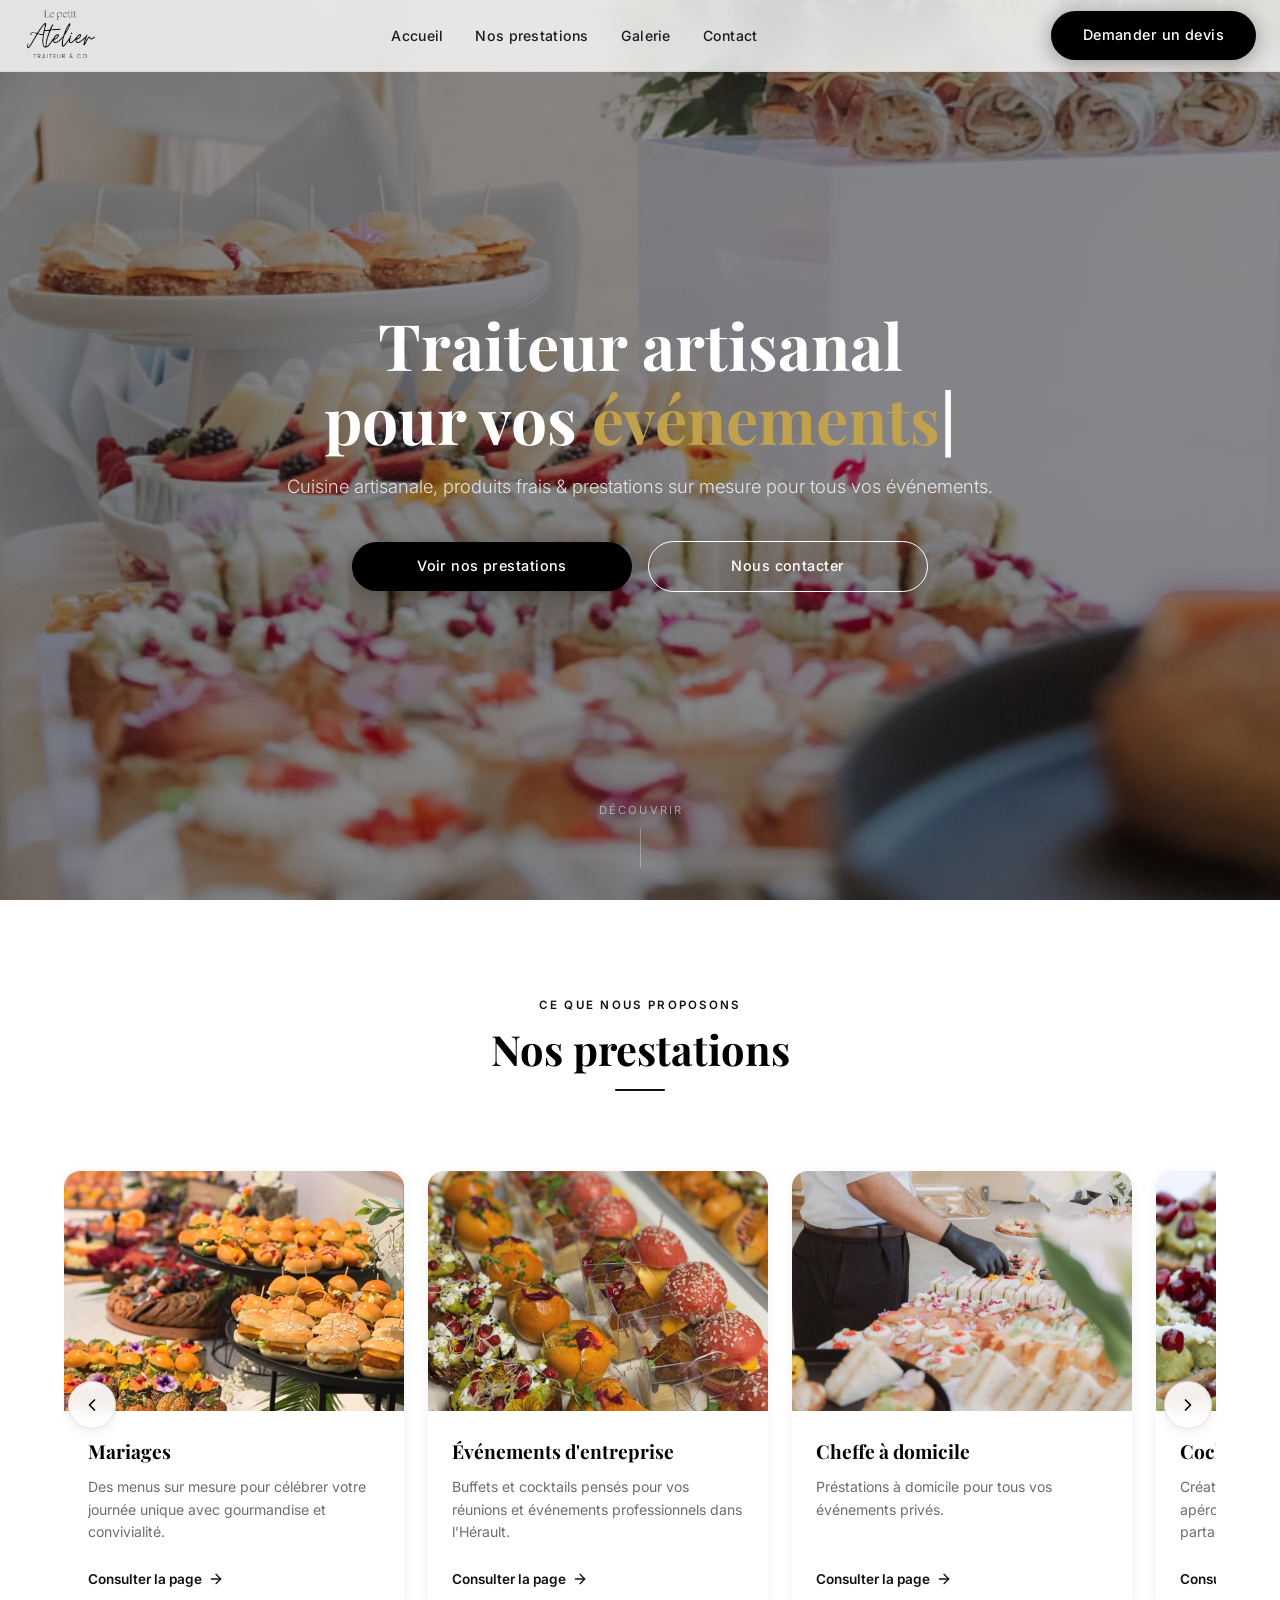
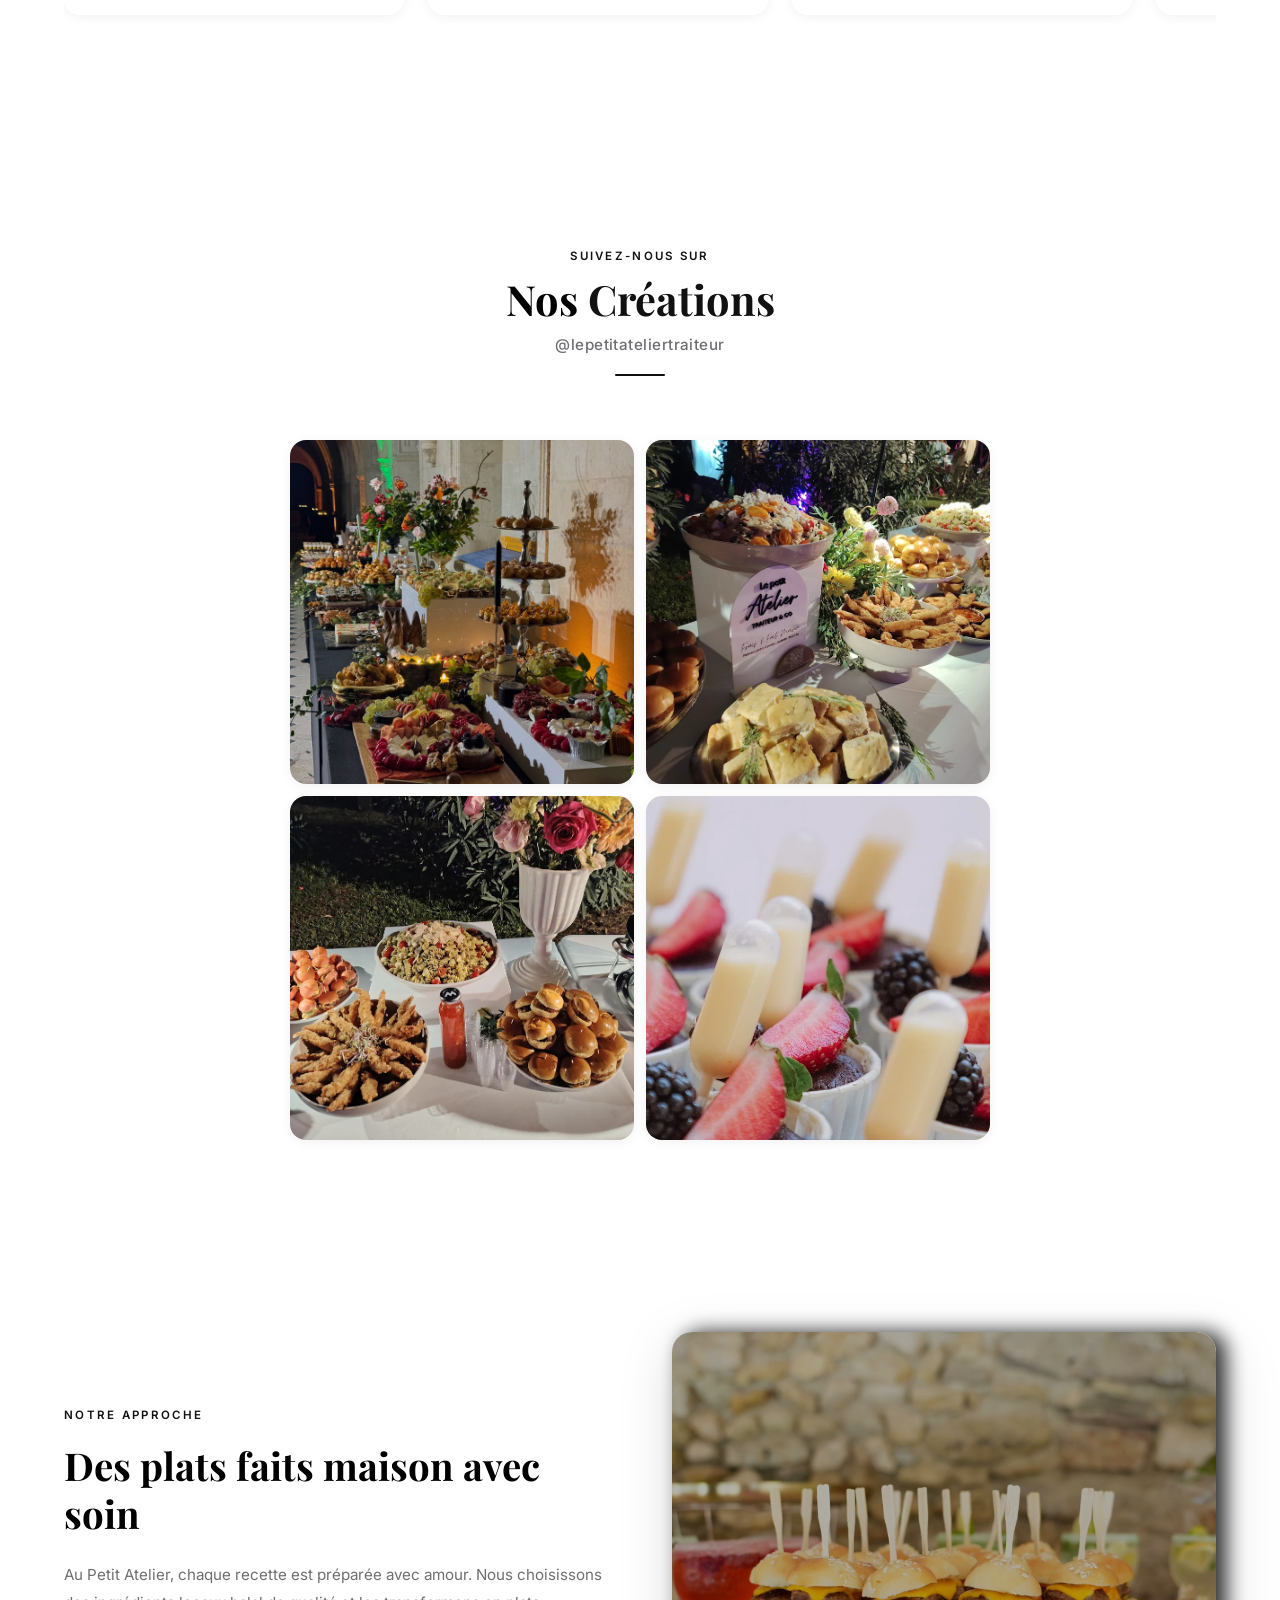
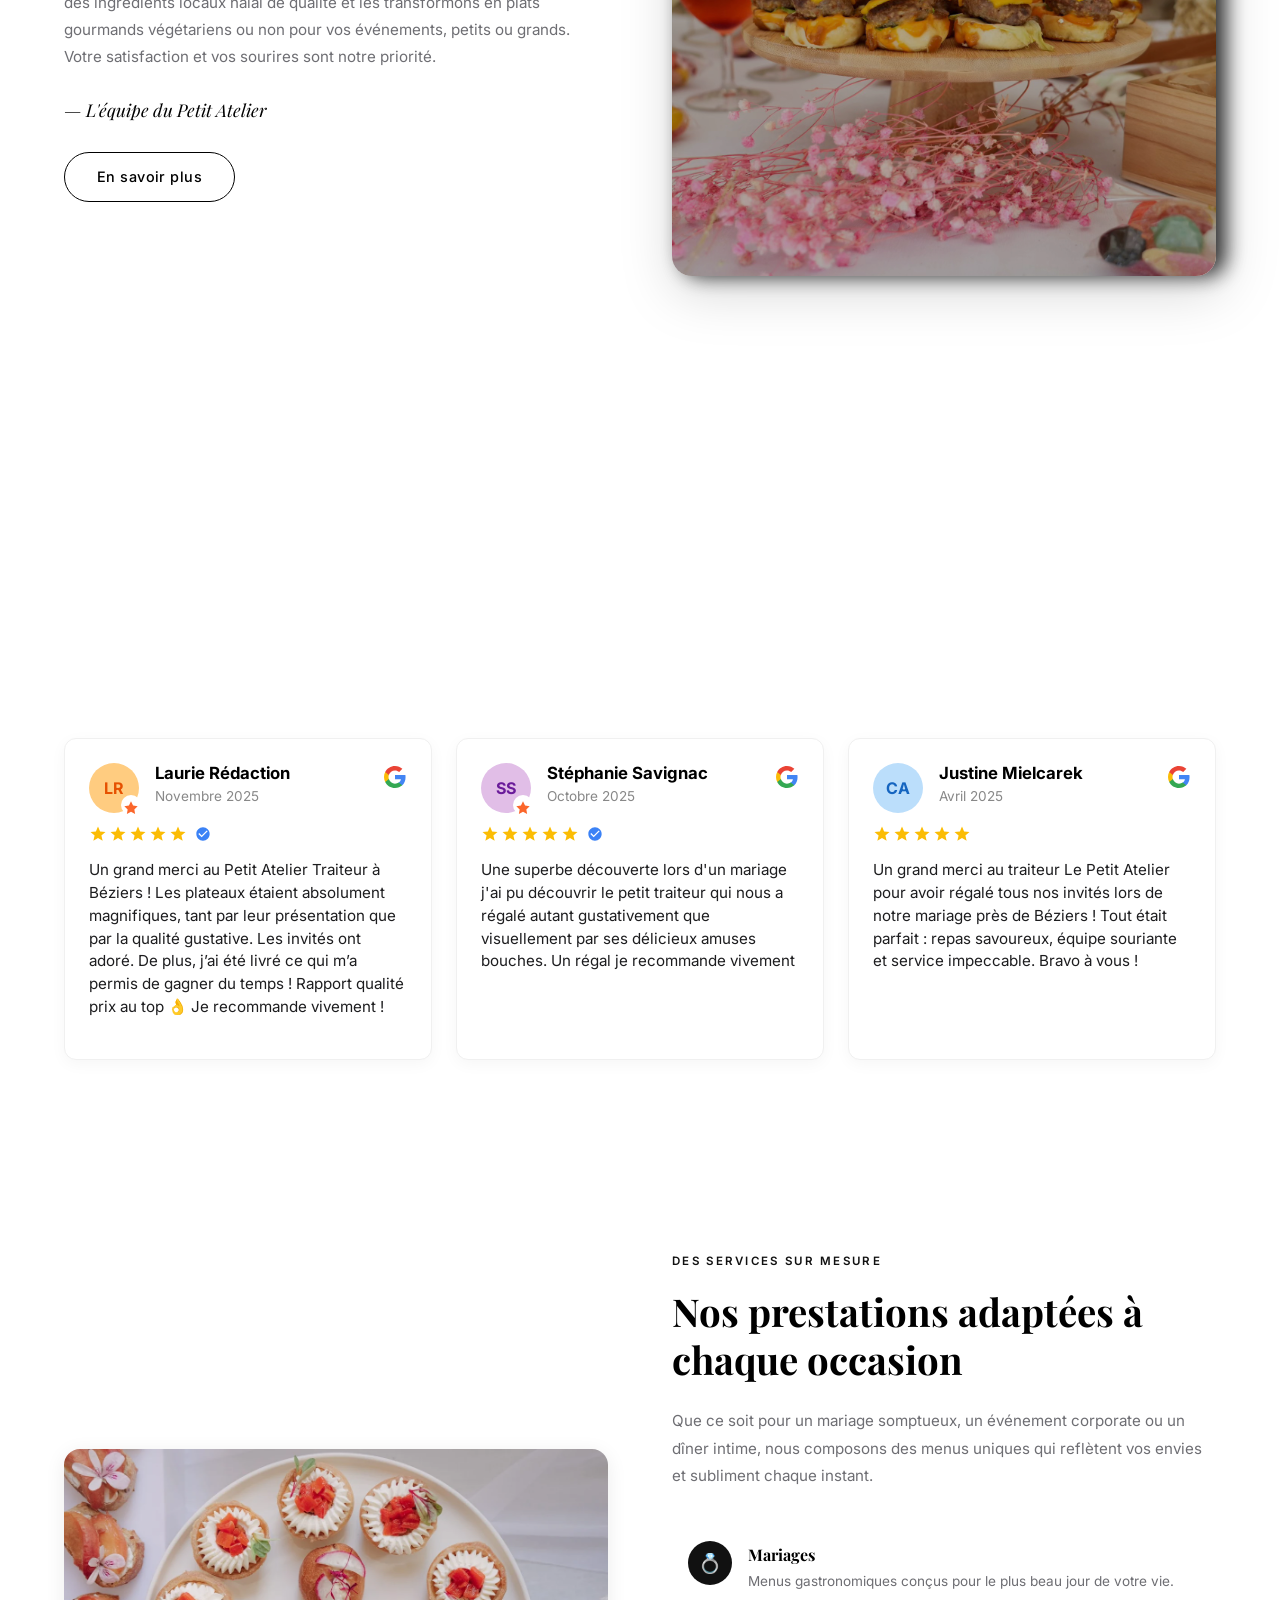
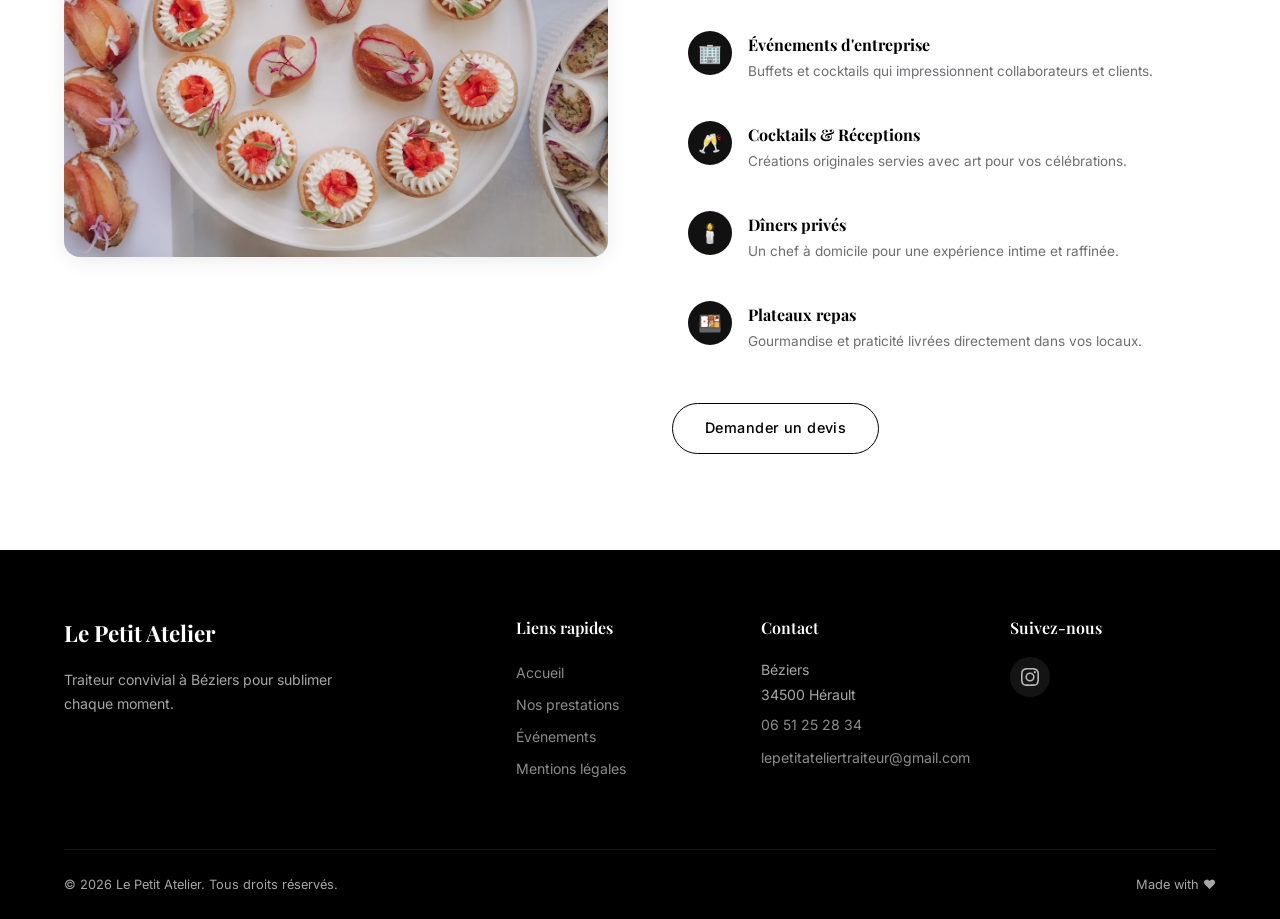
==== commit 087d6fe3: "Update index.html" ====
--- a/index.html
+++ b/index.html
@@ -706,26 +706,13 @@
           <h4 data-i18n="footer_h_social">Suivez-nous</h4>
           <div class="footer__socials">
             <!-- Instagram -->
-            <a href="#" class="footer__social" aria-label="Instagram">
+            <a href="https://www.instagram.com/lepetitateliertraiteur/" class="footer__social" aria-label="Instagram">
               <svg viewBox="0 0 24 24">
                 <path
                   d="M12 2.163c3.204 0 3.584.012 4.85.07 3.252.148 4.771 1.691 4.919 4.919.058 1.265.069 1.645.069 4.849 0 3.205-.012 3.584-.069 4.849-.149 3.225-1.664 4.771-4.919 4.919-1.266.058-1.644.07-4.85.07-3.204 0-3.584-.012-4.849-.07-3.26-.149-4.771-1.699-4.919-4.92-.058-1.265-.07-1.644-.07-4.849 0-3.204.013-3.583.07-4.849.149-3.227 1.664-4.771 4.919-4.919 1.266-.057 1.645-.069 4.849-.069zM12 0C8.741 0 8.333.014 7.053.072 2.695.272.273 2.69.073 7.052.014 8.333 0 8.741 0 12c0 3.259.014 3.668.072 4.948.2 4.358 2.618 6.78 6.98 6.98C8.333 23.986 8.741 24 12 24c3.259 0 3.668-.014 4.948-.072 4.354-.2 6.782-2.618 6.979-6.98.059-1.28.073-1.689.073-4.948 0-3.259-.014-3.667-.072-4.947-.196-4.354-2.617-6.78-6.979-6.98C15.668.014 15.259 0 12 0zm0 5.838a6.162 6.162 0 100 12.324 6.162 6.162 0 000-12.324zM12 16a4 4 0 110-8 4 4 0 010 8zm6.406-11.845a1.44 1.44 0 100 2.881 1.44 1.44 0 000-2.881z" />
               </svg>
             </a>
-            <!-- Facebook -->
-            <a href="#" class="footer__social" aria-label="Facebook">
-              <svg viewBox="0 0 24 24">
-                <path
-                  d="M24 12.073c0-6.627-5.373-12-12-12s-12 5.373-12 12c0 5.99 4.388 10.954 10.125 11.854v-8.385H7.078v-3.47h3.047V9.43c0-3.007 1.792-4.669 4.533-4.669 1.312 0 2.686.235 2.686.235v2.953H15.83c-1.491 0-1.956.925-1.956 1.874v2.25h3.328l-.532 3.47h-2.796v8.385C19.612 23.027 24 18.062 24 12.073z" />
-              </svg>
-            </a>
-            <!-- LinkedIn -->
-            <a href="#" class="footer__social" aria-label="LinkedIn">
-              <svg viewBox="0 0 24 24">
-                <path
-                  d="M20.447 20.452h-3.554v-5.569c0-1.328-.027-3.037-1.852-3.037-1.853 0-2.136 1.445-2.136 2.939v5.667H9.351V9h3.414v1.561h.046c.477-.9 1.637-1.85 3.37-1.85 3.601 0 4.267 2.37 4.267 5.455v6.286zM5.337 7.433a2.062 2.062 0 01-2.063-2.065 2.064 2.064 0 112.063 2.065zm1.782 13.019H3.555V9h3.564v11.452zM22.225 0H1.771C.792 0 0 .774 0 1.729v20.542C0 23.227.792 24 1.771 24h20.451C23.2 24 24 23.227 24 22.271V1.729C24 .774 23.2 0 22.222 0h.003z" />
-              </svg>
-            </a>
+
           </div>
         </div>
 
@@ -745,4 +732,4 @@
   <script src="script.js"></script>
 </body>
 
-</html>+</html>
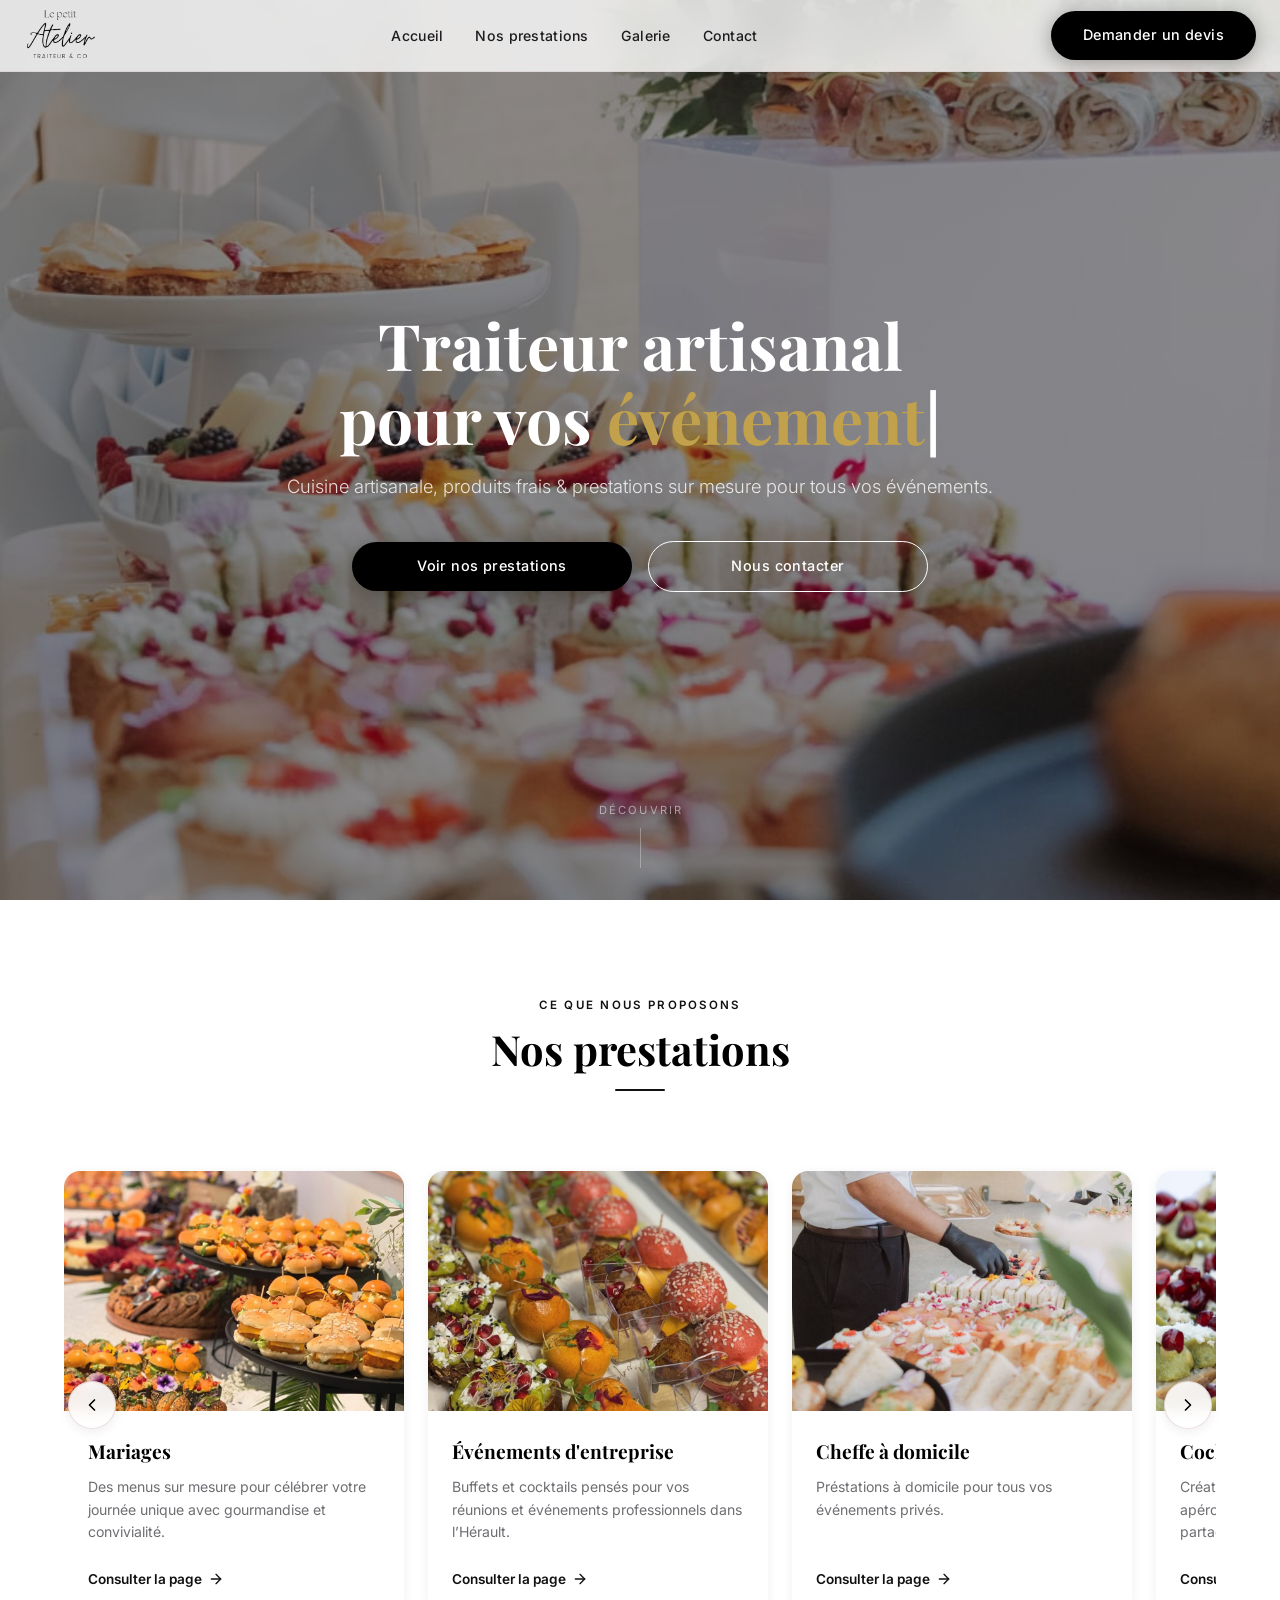
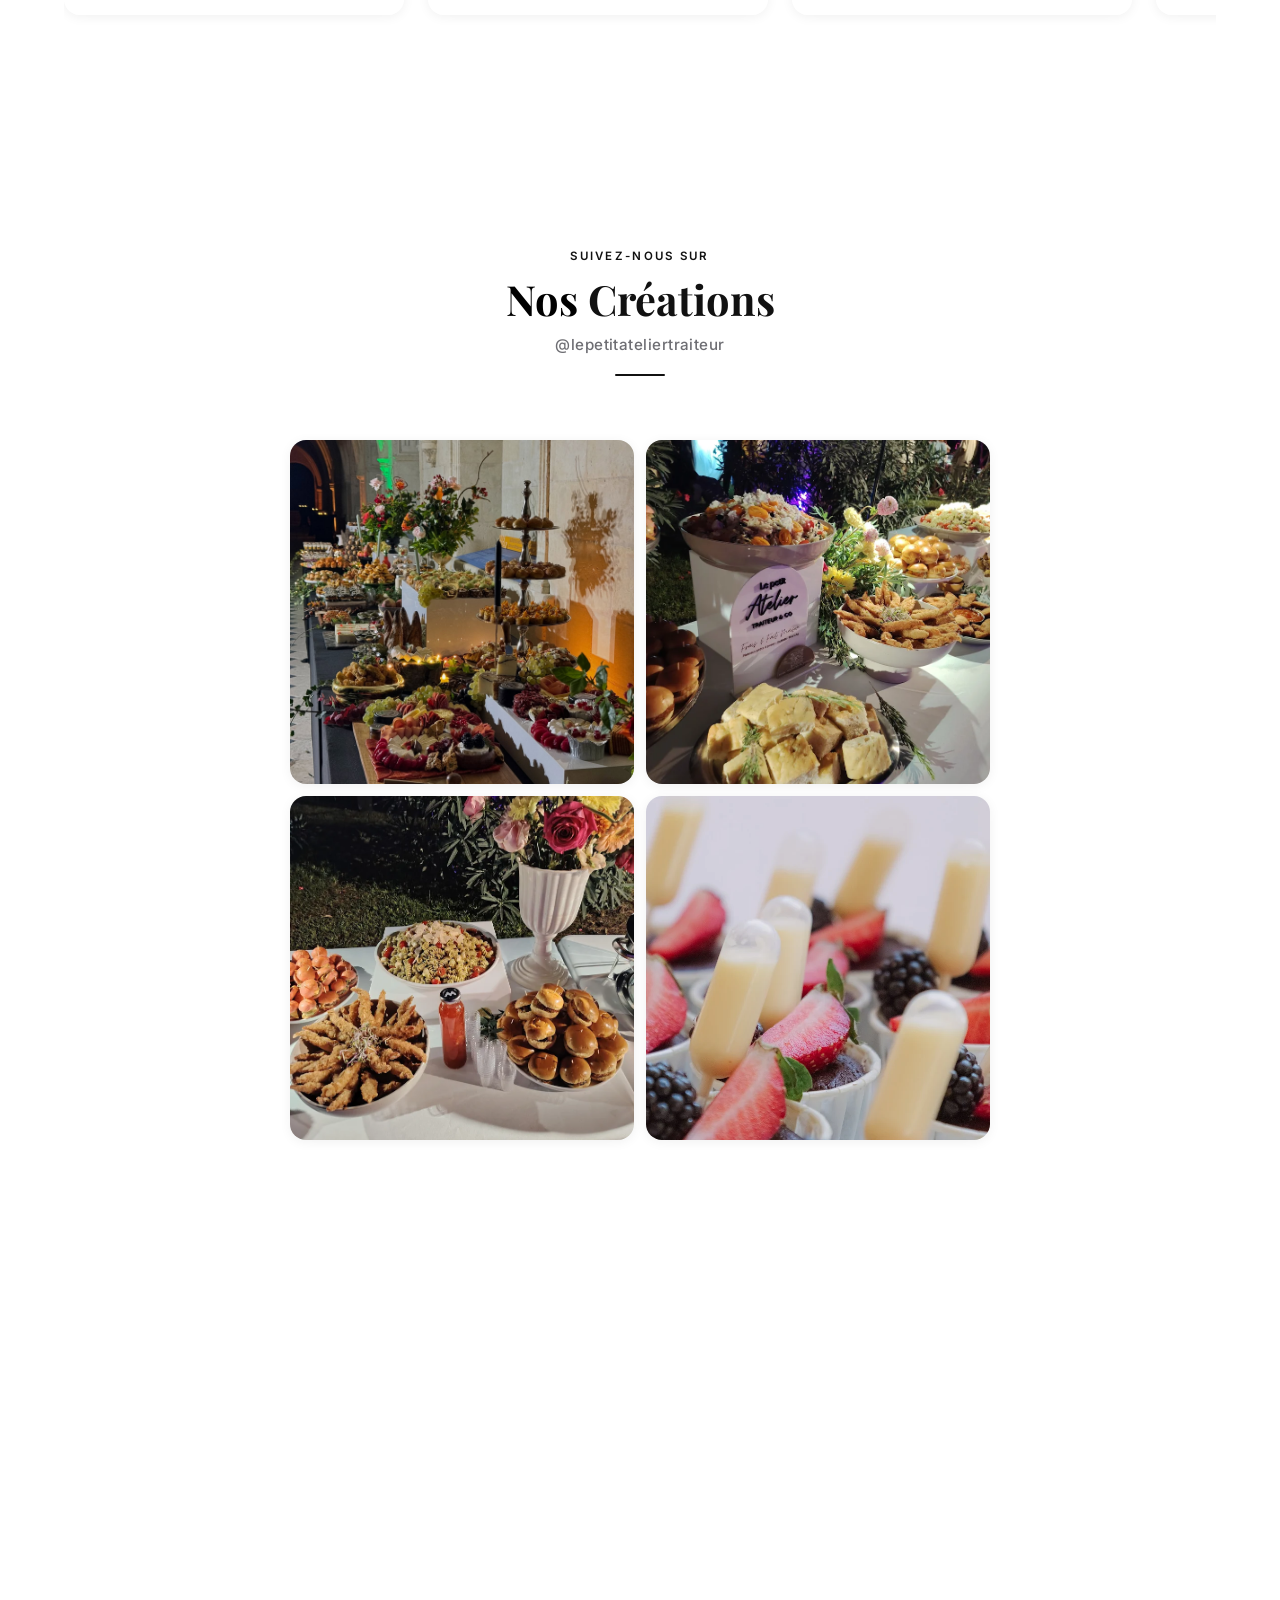
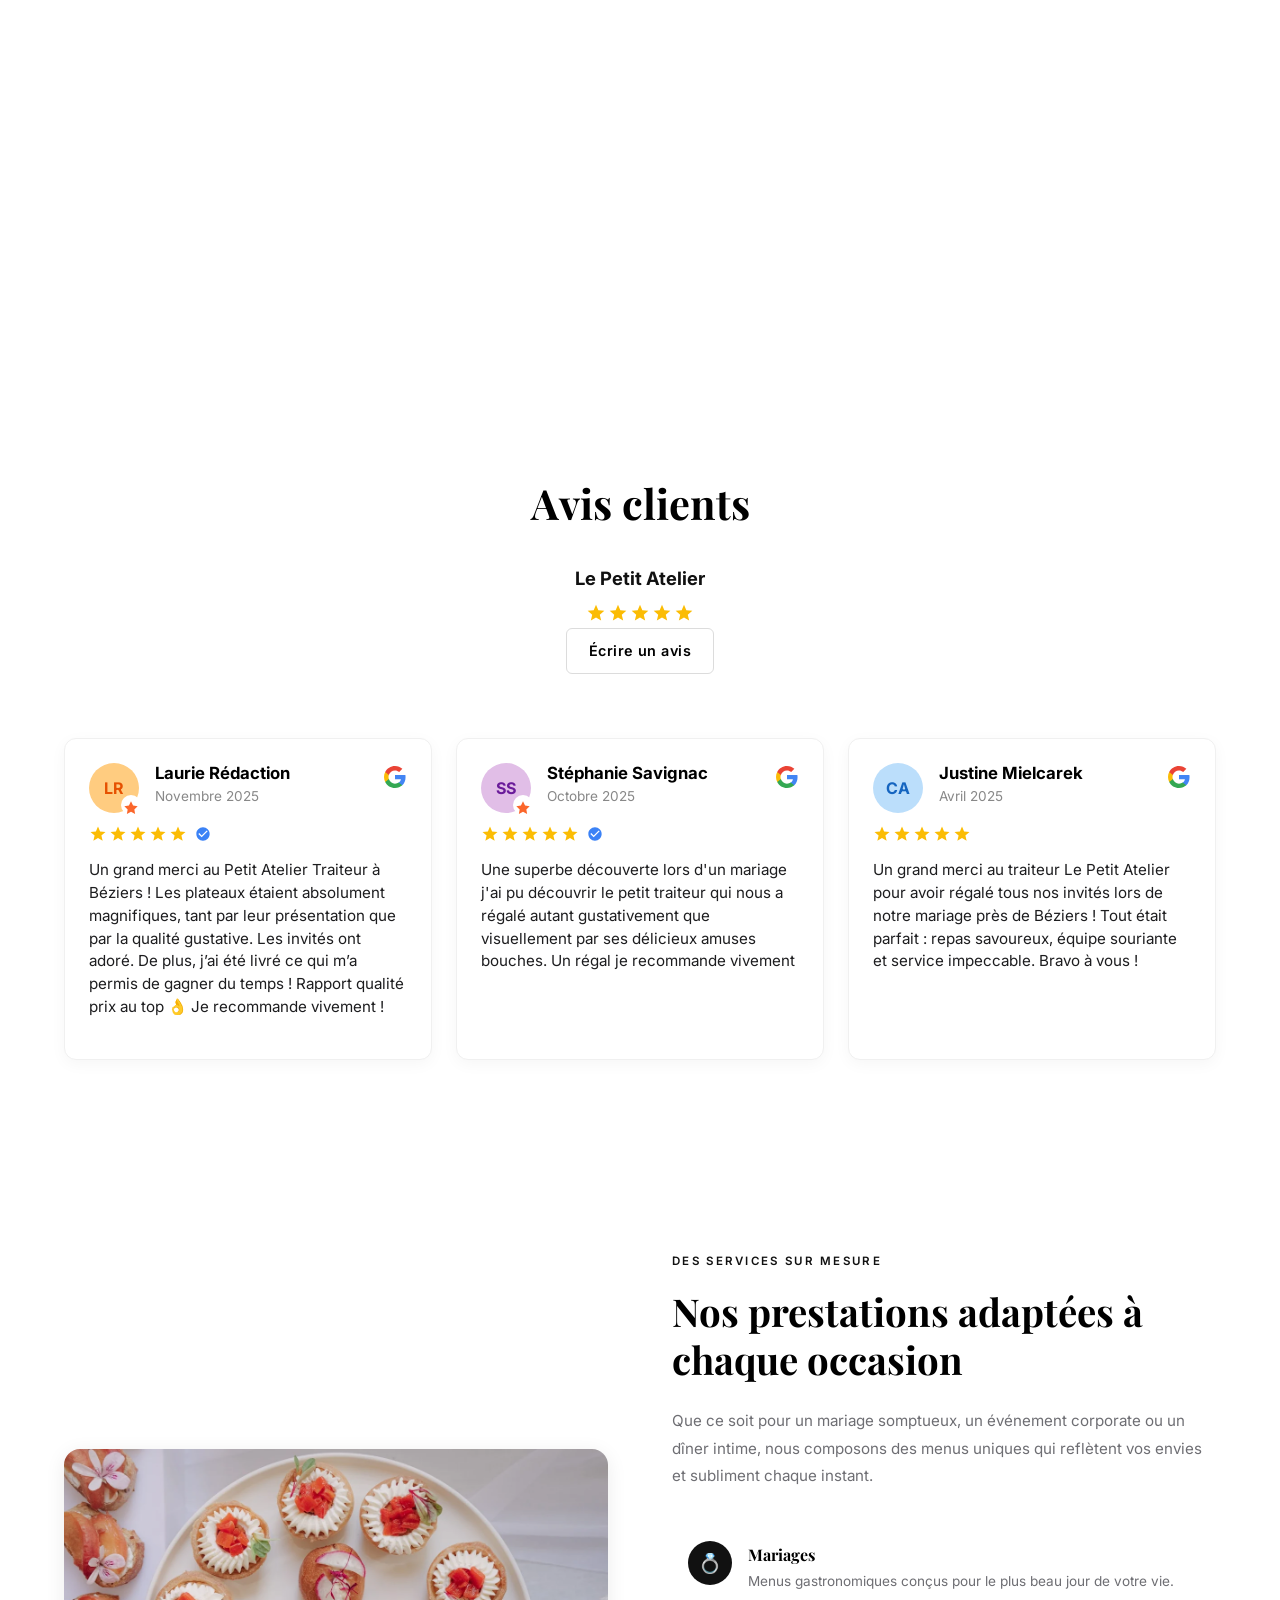
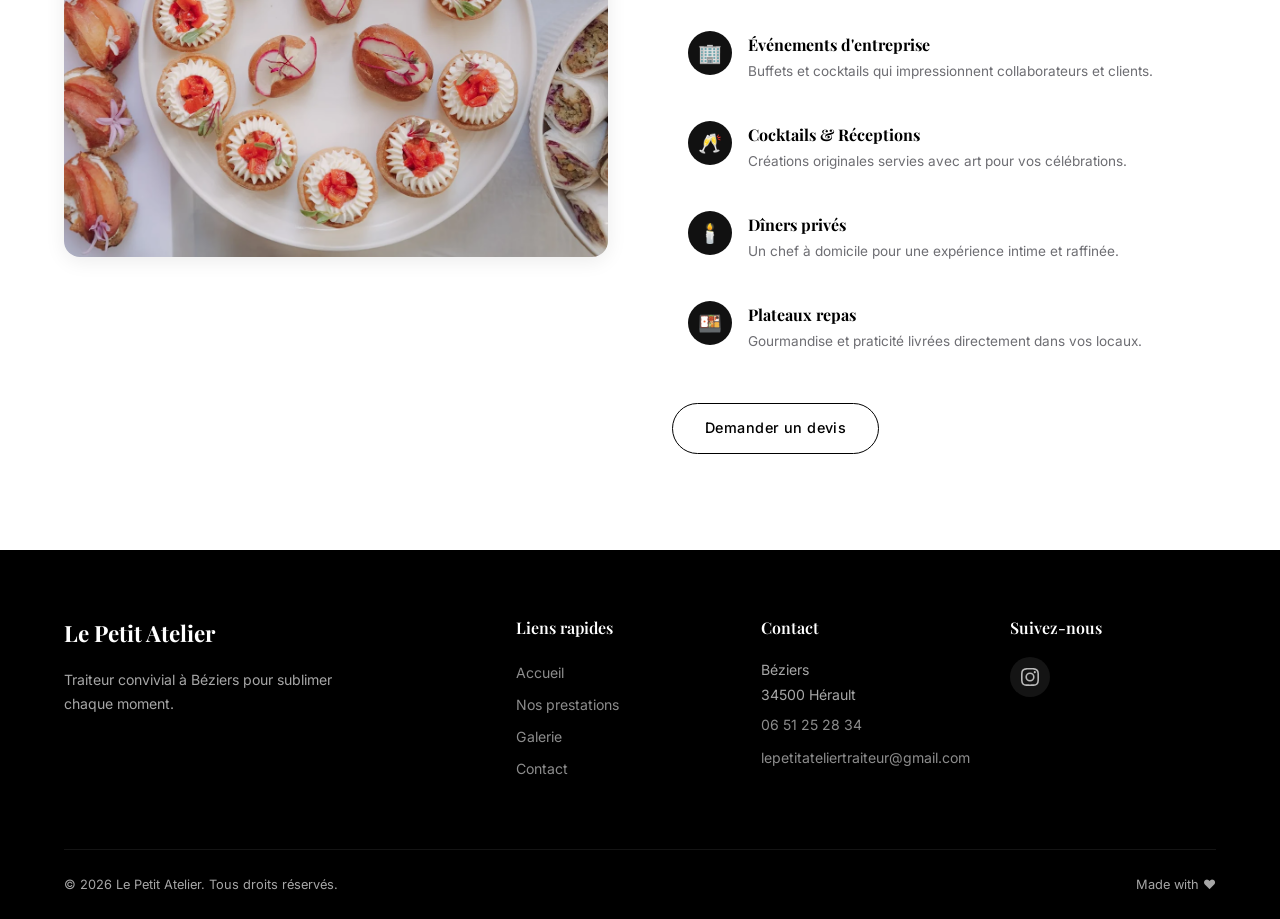
==== commit 161b0521: "Add files via upload" ====
--- a/index.html
+++ b/index.html
@@ -149,7 +149,7 @@
     <p class="card__text" data-i18n="card1_text">
       Des menus sur mesure pour célébrer votre journée unique avec gourmandise et convivialité.
     </p>
-    <a href="#" class="card__link" data-i18n="card_btn">
+    <a href="prestations.html" class="card__link" data-i18n="card_btn">
       Consulter la page
       <svg viewBox="0 0 24 24" fill="none" stroke="currentColor" stroke-width="2" stroke-linecap="round"
         stroke-linejoin="round">
@@ -170,7 +170,7 @@
     <p class="card__text" data-i18n="card2_text">
       Buffets et cocktails pensés pour vos réunions et événements professionnels dans l’Hérault.
     </p>
-    <a href="#" class="card__link" data-i18n="card_btn">
+    <a href="prestations.html" class="card__link" data-i18n="card_btn">
       Consulter la page
       <svg viewBox="0 0 24 24" fill="none" stroke="currentColor" stroke-width="2" stroke-linecap="round"
         stroke-linejoin="round">
@@ -190,7 +190,7 @@
     <p class="card__text">
       Préstations à domicile pour tous vos événements privés.
     </p>
-    <a href="#" class="card__link">
+    <a href="prestations.html" class="card__link">
       Consulter la page
       <svg viewBox="0 0 24 24" fill="none" stroke="currentColor" stroke-width="2" stroke-linecap="round"
         stroke-linejoin="round">
@@ -211,7 +211,7 @@
     <p class="card__text" data-i18n="card3_text">
       Créations salées et sucrées pour vos apéros, réceptions ou soirées festives à partager.
     </p>
-    <a href="#" class="card__link" data-i18n="card_btn">
+    <a href="prestations.html" class="card__link" data-i18n="card_btn">
       Consulter la page
       <svg viewBox="0 0 24 24" fill="none" stroke="currentColor" stroke-width="2" stroke-linecap="round"
         stroke-linejoin="round">
@@ -232,7 +232,7 @@
     <p class="card__text" data-i18n="card4_text">
       Des dîners sur mesure chez vous, préparés par nos chefs pour un moment gourmand et intimiste.
     </p>
-    <a href="#" class="card__link" data-i18n="card_btn">
+    <a href="prestations.html" class="card__link" data-i18n="card_btn">
       Consulter la page
       <svg viewBox="0 0 24 24" fill="none" stroke="currentColor" stroke-width="2" stroke-linecap="round"
         stroke-linejoin="round">
@@ -253,7 +253,7 @@
     <p class="card__text" data-i18n="card5_text">
       Plateaux gourmands livrés directement dans vos locaux, pratiques et savoureux pour tous vos repas.
     </p>
-    <a href="#" class="card__link" data-i18n="card_btn">
+    <a href="prestations.html" class="card__link" data-i18n="card_btn">
       Consulter la page
       <svg viewBox="0 0 24 24" fill="none" stroke="currentColor" stroke-width="2" stroke-linecap="round"
         stroke-linejoin="round">
@@ -358,7 +358,7 @@
           </p>
           <p class="savoir-faire__signature" data-i18n="sf_signature">— L'équipe du Petit Atelier</p>
           <br>
-          <a href="#" class="btn btn--outline-dark" data-i18n="sf_btn">En savoir plus</a>
+          <a href="prestations.html" class="btn btn--outline-dark" data-i18n="sf_btn">Voir nos prestations</a>
         </div>
 
         <!-- Image column -->
@@ -687,10 +687,10 @@
         <!-- Links -->
         <div class="footer__col">
           <h4 data-i18n="footer_h_links">Liens rapides</h4>
-          <a href="#" data-i18n="footer_link1">Accueil</a>
-          <a href="#" data-i18n="footer_link2">Nos prestations</a>
-          <a href="#" data-i18n="footer_link3">Événements</a>
-          <a href="#" data-i18n="footer_link4">Mentions légales</a>
+          <a href="index.html" data-i18n="footer_link1">Accueil</a>
+          <a href="prestations.html" data-i18n="footer_link2">Nos prestations</a>
+          <a href="galerie.html" data-i18n="footer_link3">Galerie</a>
+          <a href="contact.html" data-i18n="footer_link4">Contact</a>
         </div>
 
         <!-- Contact -->
@@ -732,4 +732,4 @@
   <script src="script.js"></script>
 </body>
 
-</html>
+</html>
--- a/styles.css
+++ b/styles.css
@@ -1271,7 +1271,7 @@
 }
 
 .footer__col a:hover {
-    color: var(--accent);
+    color: var(--white);
     padding-left: 4px;
 }
 
